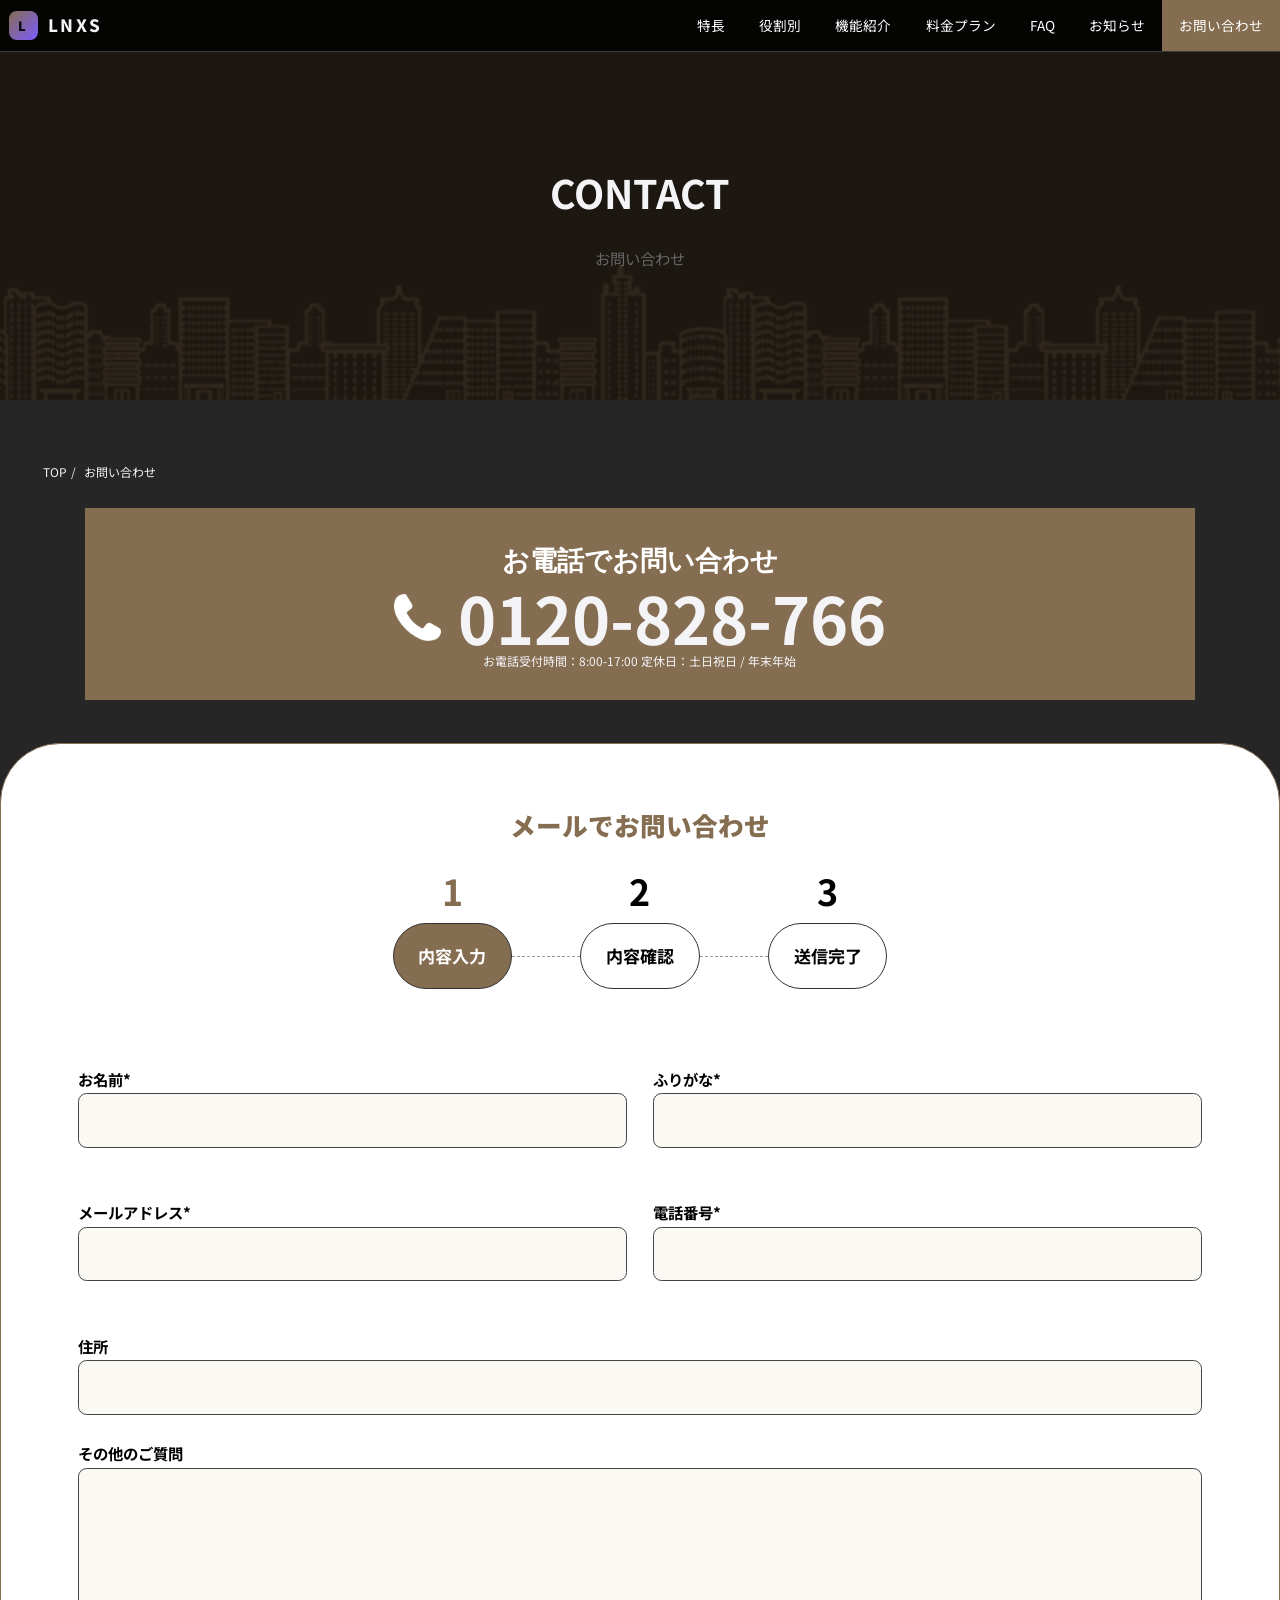
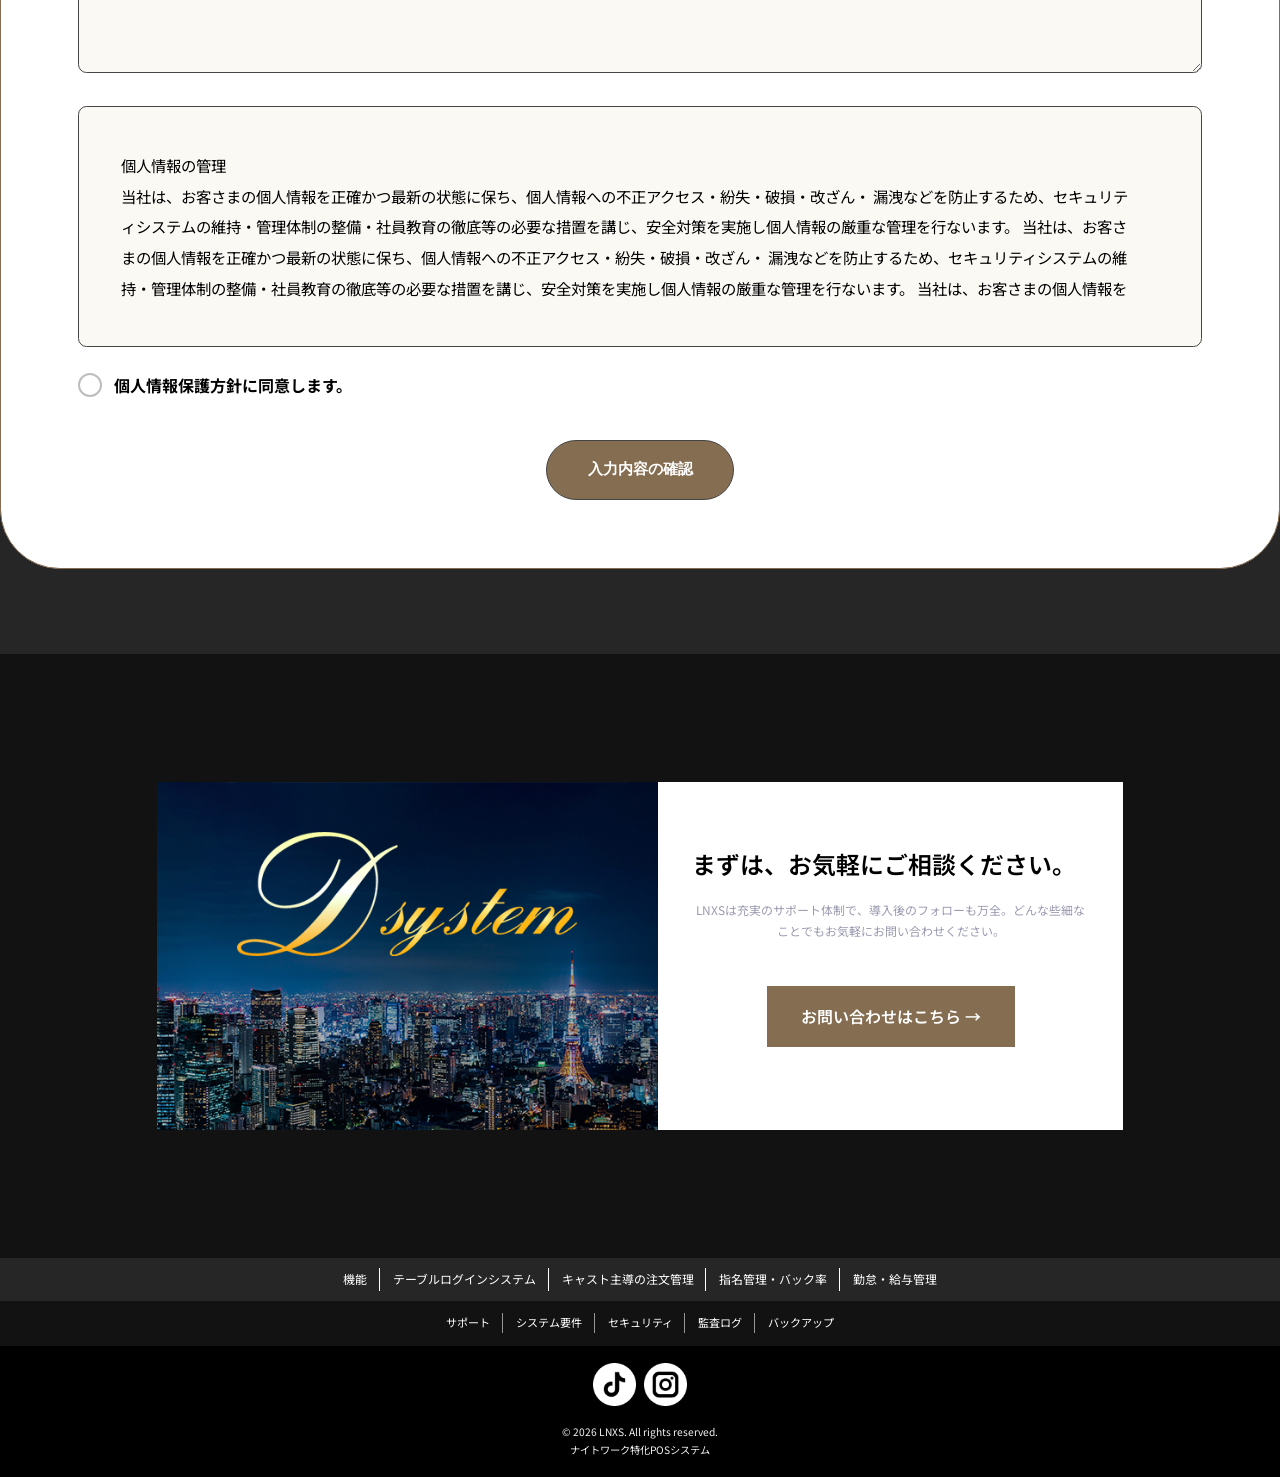
==== page-contact.html @ 3945b4c1 "feat: added contact page" ====
<!DOCTYPE html>
<html lang="ja">

<head>
  <meta charset="UTF-8" />
  <meta name="viewport" content="width=device-width, initial-scale=1.0" />
  <title>LNXS｜(develpoing)</title>
  <meta name="description"
    content="キャバクラ・ラウンジ・ガールズバー・スナック・ホストクラブなど、ナイトワーク全般に対応した統合POSシステム「LNXS」。水商売特有のお会計・売上集計・指名管理・給与計算までワンストップ。" />
  <link rel="stylesheet" href="./assets/scss/style.css">
</head>

<body>

  <!-- ===== Nav ===== -->
  <header class="header">
    <div class="nav">
      <a class="logo" href="./index.html"><span class="mark">L</span>LNXS</a>
      <nav class="nav-links">
        <a href="./page-highlights.html">特長</a>
        <a href="./page-roles.html">役割別</a>
        <a href="./page-features.html">機能紹介</a>
        <a href="./page-pricing.html">料金プラン</a>
        <a href="./page-faq.html">FAQ</a>
        <a href="./page-news.html">お知らせ</a>
        <a href="./page-contact.html" class="btn btn-primary">お問い合わせ</a>
      </nav>
      <button type="button" class="nav-menu js-header-menu" id="toggle-btn" aria-label="メニューを開く" aria-expanded="false">
        <span class="nav-menu__bar"></span>
        <span class="nav-menu__bar"></span>
        <span class="nav-menu__bar"></span>
      </button>
    </div>
    <nav class="sp-menu js-sp-menu">
      <img src="./assets/img/top/footer_logo.webp" class="sp-menu-logo" alt="">
      <nav class="sp-menu__list">
        <ul>

          <li><a href="./index.html">TOP</a></li>
          <li><a href="./page-about.html">会社紹介</a></li>
          <li><a href="./page-gomibook.html">ごみと資源ずかん</a></li>
          <li><a href="./page-workbook.html">おしごとずかん</a></li>
          <li><a href="./page-recruit.html">採用情報</a></li>
          <li><a href="./page-blog.html">お知らせ</a></li>

        </ul>
      </nav>
      <img src="./assets/img/top/menu-img.webp" class="sp-menu-img" alt="">
    </nav>

    <div class="full-bg"></div>
  </header>

  <main class="main">

    <section class="banner">
      <div class="banner-inner">
        <div class="banner-text">
          <h1 class="banner-title">CONTACT</h1>
          <p class="banner-sub">お問い合わせ</p>
        </div>
      </div>
    </section>

    <!-- ===== Contact ===== -->

    <section class="sec-contact" style="padding-top: 35px;">
      <div class="sitemap">
        <ul>
          <li><a href="./index.html">TOP</a></li>
          <li><a>お問い合わせ</a></li>
        </ul>
      </div>

      <div class="sec-contact__inner">

        <a href="tel:0120828766" class="tel-btn">
          <h4> お電話でお問い合わせ </h4>

          <div>
            <span class="tel-btn-icon">
              <img src="./assets/img/phone-call-white-icon.webp" class="white" alt="">
              <img src="./assets/img/phone-call-yellow-icon.webp" class="yellow" alt="">
            </span>

            <strong>0120-828-766</strong>

          </div>

          <small> お電話受付時間：8:00-17:00 定休日：土日祝日 / 年末年始 </small>

        </a>

      </div>

      <div class="sec-contact__main">

        <!-- タイトル -->
        <header class="sec-contact__header">

          <h2 class="sec-contact__main__title">
            メールでお問い合わせ
          </h2>

          <!-- ステップ -->
          <ul class="contact-step">

            <li class="contact-step__item is-active">
              <span class="contact-step__number">1</span>
              <span class="contact-step__label">内容入力</span>
            </li>

            <li class="contact-step__line"></li>

            <li class="contact-step__item">
              <span class="contact-step__number">2</span>
              <span class="contact-step__label">内容確認</span>
            </li>

            <li class="contact-step__line"></li>

            <li class="contact-step__item">
              <span class="contact-step__number">3</span>
              <span class="contact-step__label">送信完了</span>
            </li>

          </ul>

        </header>

        <form class="contact-form"> <!-- 2カラム -->
          <div class="contact-form__row">
            <div class="contact-form__item">
              <label>お名前<span>*</span></label>
              <input type="text">
            </div>
            <div class="contact-form__item">
              <label>ふりがな<span>*</span></label>
              <input type="text">
            </div>
          </div>

          <div class="contact-form__row">
            <div class="contact-form__item"> <label>メールアドレス<span>*</span></label>
              <input type="email">
              <input type="email" placeholder="確認用に再度ご入力ください" class="_sp">
            </div>
            <div class="contact-form__item"> <label>電話番号<span>*</span></label> <input type="tel"> </div>
          </div>

          <!-- 1カラム -->

          <div class="contact-form__item">
            <label>住所</label>
            <input type="text" class="_pc">
            <input type="text" placeholder="〒" class="_sp">
            <input type="text" placeholder="市区町村番地" class="_sp">
            <input type="text" placeholder="建物名/部屋番号" class="_sp">
          </div>
          <div class="contact-form__item">
            <label>その他のご質問</label>
            <textarea></textarea>
          </div>

          <!-- 個人情報 -->
          <div class="contact-privacy">
            <div class="contact-privacy__body lenis">
              個人情報の管理 <br>

              当社は、お客さまの個人情報を正確かつ最新の状態に保ち、個人情報への不正アクセス・紛失・破損・改ざん・
              漏洩などを防止するため、セキュリティシステムの維持・管理体制の整備・社員教育の徹底等の必要な措置を講じ、安全対策を実施し個人情報の厳重な管理を行ないます。

              当社は、お客さまの個人情報を正確かつ最新の状態に保ち、個人情報への不正アクセス・紛失・破損・改ざん・
              漏洩などを防止するため、セキュリティシステムの維持・管理体制の整備・社員教育の徹底等の必要な措置を講じ、安全対策を実施し個人情報の厳重な管理を行ないます。

              当社は、お客さまの個人情報を正確かつ最新の状態に保ち、個人情報への不正アクセス・紛失・破損・改ざん・
              漏洩などを防止するため、セキュリティシステムの維持・管理体制の整備・社員教育の徹底等の必要な措置を講じ、安全対策を実施し個人情報の厳重な管理を行ないます。

            </div>
          </div>

          <label class="contact-check">
            <input type="checkbox">
            <span class="checkmark"></span>
            <span class="text">個人情報保護方針に同意します。</span>
          </label>
          <button class="contact-submit"> 入力内容の確認
          </button>
          <!-- </div> -->
        </form>

      </div>

    </section>

    <!-- ===== CTA / Contact ===== -->
    <section class="sec-contact block" id="contact">
      <div class="cta wrap">
        <div class="cta-banner">
          <img src="./assets/img/contact.png" alt="">
        </div>
        <div class="cta-inner">
          <h2>まずは、お気軽にご相談ください。</h2>
          <p>LNXSは充実のサポート体制で、導入後のフォローも万全。どんな些細なことでもお気軽にお問い合わせください。</p>
          <a href="https://lnxs.jp/" class="btn btn-primary" style="padding:16px 34px;font-size:16px">お問い合わせはこちら →</a>
        </div>
      </div>
    </section>

  </main>

  <button id="topBtn">
    <div class="arrow"></div>
    TOP
  </button>
  <!-- ===== Footer ===== -->
  <footer>
    <div class="footer-links">
      <li><a>機能</a></li>
      <li><a href="#features">テーブルログインシステム</a></li>
      <li><a href="#features">キャスト主導の注文管理</a></li>
      <li><a href="#features">指名管理・バック率</a></li>
      <li><a href="#features">勤怠・給与管理</a></li>
    </div>
    <div class="footer-bottom">
      <a>サポート</a>
      <a href="#faq">システム要件</a>
      <a href="#">セキュリティ</a>
      <a href="#">監査ログ</a>
      <a href="#">バックアップ</a>
    </div>
    <div class="foot-bottom">
      <ul>
        <li>
          <a href=""><img src="./assets/img/icon_tiktok.png" alt=""></a>
        </li>
        <li>
          <a href=""><img src="./assets/img/icon_instagram.png" alt=""></a>
        </li>
      </ul>
      <span>© 2026 LNXS. All rights reserved.</span>
      <span>ナイトワーク特化POSシステム</span>
    </div>
  </footer>

</body>
<script src="./assets/js/jquery.min.js"></script>
<script src="./assets/js/jquery.lettering.min.js"></script>
<script src="./assets/js/gsap.min.js"></script>
<script src="./assets/js/ScrollTrigger.min.js"></script>
<script src="./assets/js/lenis.min.js"></script>
<script src="./assets/js/imagesloaded.pkgd.min.js"></script>
<script src="./assets/js/common.js"></script>

</html>
---- assets/scss/style.css ----
@charset "UTF-8";
@import url("https://fonts.googleapis.com/css2?family=Noto+Sans+JP:wght@100..900&family=Zen+Maru+Gothic&display=swap");
@import url("https://fonts.googleapis.com/css2?family=Barlow:ital,wght@0,100;0,200;0,300;0,400;0,500;0,600;0,700;0,800;0,900;1,100;1,200;1,300;1,400;1,500;1,600;1,700;1,800;1,900&display=swap");
@import url("https://fonts.googleapis.com/css2?family=Zen+Kaku+Gothic+Antique:wght@300;400;500;700;900&display=swap");
:root {
  --grad-progress: 0;
  --intro-progress: 0;
  --g-padding-s: 40px;
  --g-padding-m: 120px;
  --g-padding-l: 152px;
  --g-color-base: #ECECEC;
  --g-color-bg: #F4F5F7;
  --g-color-red: #EF626B;
  --g-color-orange: #E27A1E;
  --g-color-black: #131514;
  --g-color-blue: #00A0E9;
  --g-color-white: #fff;
  --g-color-border: #707070;
}
@media screen and (max-width: 1500px) {
  :root {
    --g-padding-s: 40rem;
    --g-padding-m: 120rem;
    --g-padding-l: 152rem;
  }
}
@media screen and (max-width: 768px) {
  :root {
    --g-padding-s: 0;
    --g-padding-m: 0;
    --g-padding-l: 0;
  }
}

:root {
  --bg: #121212;
  --bg-2: #262626;
  --card: #16161f;
  --card-2: #1c1c28;
  --line: rgba(255, 255, 255, .08);
  --txt: #f4f4f7;
  --muted: #9a9ab0;
  --gold: #856D51;
  --gold-2: #504231;
  --gold-3: #f1cb77;
  --gold-text: #e8c870;
  --purple: #7c5cff;
  --purple-2: #b28bff;
  --radius: 18px;
  --shadow: 0 20px 60px rgba(0, 0, 0, .45);
}

._b {
  font-weight: bold;
}

._m {
  font-weight: 500;
}

._n {
  font-weight: normal;
}

.c-font-xs {
  font-size: 12rem;
  letter-spacing: 0.05em;
}

.c-font-s {
  font-size: 16rem;
  font-weight: 500;
  line-height: 1.4;
}

.c-font-m {
  font-size: 25rem;
  line-height: 2;
  letter-spacing: 0.05em;
}

.c-font-l {
  font-size: 45rem;
  font-weight: 500;
  line-height: 90rem;
  letter-spacing: 0.05em;
}

.c-font-xl {
  font-size: 120rem;
  font-weight: normal;
  line-height: 1.2;
}

@media (max-width: 768px) {
  ._pc {
    display: none !important;
  }
}
@media (min-width: 1025px) {
  ._tablet {
    display: none !important;
  }
}
@media (min-width: 768px) {
  ._sp {
    display: none !important;
  }
}
.smooth-scroll {
  height: 100vh;
  width: 100%;
}

.scrollbar-track {
  display: none !important;
}

html.has-scroll-smooth {
  overflow: hidden;
}

html.has-scroll-dragging {
  -webkit-user-select: none;
  -moz-user-select: none;
  user-select: none;
}

[data-scroll-container] {
  overflow: hidden !important;
}

.has-scroll-smooth body {
  overflow: hidden;
}

.has-scroll-smooth [data-scroll-container] {
  min-height: 100vh;
}

.c-scrollbar {
  position: absolute;
  right: 0;
  top: 0;
  width: 11rem;
  height: 100vh;
  transform-origin: center right;
  transition: transform 0.3s, opacity 0.3s;
  opacity: 0;
}

.c-scrollbar:hover {
  transform: scaleX(1.45);
}

.c-scrollbar:hover,
.has-scroll-scrolling .c-scrollbar,
.has-scroll-dragging .c-scrollbar {
  opacity: 1;
}

.c-scrollbar_thumb {
  position: absolute;
  top: 0;
  right: 0;
  background-color: black;
  opacity: 0.5;
  width: 7rem;
  border-radius: 10rem;
  margin: 2rem;
  cursor: grab;
}

.has-scroll-dragging .c-scrollbar_thumb {
  cursor: grabbing;
}

.cover-footer {
  z-index: 1;
}

body.is-loading .js-cursor {
  display: none;
}

* {
  box-sizing: border-box;
  margin: 0;
  padding: 0;
}

*:focus {
  outline: none;
}

html {
  box-sizing: border-box;
  width: 100%;
  height: 100%;
  -webkit-font-smoothing: antialiased;
  -moz-osx-font-smoothing: grayscale;
  -webkit-tap-highlight-color: transparent;
  -webkit-text-size-adjust: 100%;
  font-size: 1px;
}
@media screen and (max-width: 1500px) {
  html {
    font-size: 0.0666666667vw;
  }
}
@media screen and (max-width: 768px) {
  html {
    font-size: 0.2666666667vw;
  }
}
html::-webkit-scrollbar {
  display: none;
}

html.lenis {
  height: auto;
}

.lenis.lenis-smooth {
  scroll-behavior: auto;
}

.lenis.lenis-smooth [data-lenis-prevent] {
  overscroll-behavior: contain;
}

.lenis.lenis-stopped {
  overflow: hidden;
}

.lenis.lenis-scrolling iframe {
  pointer-events: none;
}

::before,
::after {
  box-sizing: inherit;
  margin: 0;
}

::-moz-selection {
  background-color: #ccc;
}

::selection {
  background-color: #ccc;
}

body {
  overflow-wrap: break-word;
  width: 100%;
  min-height: 100%;
  line-height: 1.8;
  overflow-x: clip;
  font-family: "Hiragino Kaku Gothic ProN", "Hiragino Sans", "Noto Sans JP", "Yu Gothic", Meiryo, sans-serif;
  background: var(--bg);
  color: var(--txt);
  line-height: 1.8;
  -webkit-font-smoothing: antialiased;
  overflow-x: hidden;
}
body.is-menu-active {
  overflow: hidden;
}

html.lenis {
  height: auto;
}

.lenis.lenis-smooth {
  scroll-behavior: auto;
}

.lenis.lenis-smooth [data-lenis-prevent] {
  overscroll-behavior: contain;
}

.lenis.lenis-stopped {
  overflow: hidden;
}

.lenis.lenis-scrolling iframe {
  pointer-events: none;
}

h1,
h2,
h3,
h4,
h5,
h6 {
  font-weight: normal;
  font-size: 1em;
}

a {
  background-color: transparent;
  color: inherit;
  text-decoration: none;
}

audio,
canvas,
iframe,
img,
svg,
video {
  vertical-align: middle;
}

img {
  max-width: 100%;
  width: 100%;
  height: auto;
  border: 0;
}

ul,
ol {
  padding: 0;
  list-style: none;
}

dl {
  padding: 0;
}

iframe {
  border-style: none;
}

.black a,
.black p {
  color: #000;
}

section {
  position: relative;
  overflow: hidden;
}

span {
  font-family: inherit;
  font-size: inherit;
  font-weight: inherit;
  letter-spacing: inherit;
  color: inherit;
}

body.mac-os .home-intro__ttl-icons-graphic {
  bottom: 1.9270833333vw !important;
}
body.mac-os .home-footer__intro .home-intro__ttl-icons-graphic {
  bottom: 0.2083333333vw !important;
}

.sec-ttl__wrap._show .sec-ttl span {
  transform: translateY(0);
}

.js-menu .c-menu {
  display: flex;
  align-items: center;
  overflow: hidden;
}
.js-menu .c-menu span {
  position: relative;
  display: inline-block;
  line-height: 1;
  color: inherit;
}
@media screen and (max-width: 768px) {
  .js-menu .c-menu span {
    transform: unset !important;
  }
}
.js-menu .c-menu span::after {
  position: absolute;
  top: 0;
  left: 0;
  color: inherit;
  content: attr(data-text);
  transform: translateY(100%);
}
@media screen and (max-width: 768px) {
  .js-menu .c-menu span::after {
    content: unset;
  }
}

section {
  position: relative;
}

.forpc {
  display: block;
}
@media screen and (max-width: 768px) {
  .forpc {
    display: none;
  }
}

.forsp {
  display: none;
}
@media screen and (max-width: 768px) {
  .forsp {
    display: block;
  }
}

.container {
  max-width: 1100px;
  width: 100%;
  margin: auto;
}
@media screen and (max-width: 1500px) {
  .container {
    max-width: 1100rem;
  }
}
@media screen and (max-width: 768px) {
  .container {
    max-width: 295rem;
  }
}

.h-container {
  max-width: 1200px;
  width: 100%;
  margin: auto;
}
@media screen and (max-width: 1500px) {
  .h-container {
    max-width: 1200rem;
  }
}
@media screen and (max-width: 768px) {
  .h-container {
    max-width: 295rem;
  }
}

.s-container {
  max-width: 800px;
  width: 100%;
  margin: auto;
}
@media screen and (max-width: 1500px) {
  .s-container {
    max-width: 800rem;
  }
}
@media screen and (max-width: 768px) {
  .s-container {
    max-width: 390rem;
  }
}

.sec-ttl {
  text-align: center;
}
.sec-ttl h2 {
  color: var(--g-color-white);
  font-size: 110px;
  letter-spacing: 0.05em;
  font-family: "Barlow", sans-serif;
  font-weight: 400;
  line-height: 1;
  overflow: hidden;
}
@media screen and (max-width: 1500px) {
  .sec-ttl h2 {
    font-size: 110rem;
  }
}
@media screen and (max-width: 768px) {
  .sec-ttl h2 {
    line-height: 1.5;
    font-size: 58rem;
  }
}
.sec-ttl h2 span {
  display: block;
}
.sec-ttl h2 span._fadeup {
  transform: translateY(100%);
  opacity: 1;
}
.sec-ttl p {
  font-size: 18px;
  letter-spacing: 0.05em;
  color: var(--g-color-white);
  line-height: 1;
}
@media screen and (max-width: 768px) {
  .sec-ttl p {
    font-size: 14rem;
  }
}
.sec-ttl._blue h2, .sec-ttl._blue p {
  color: #00A0E9;
}

.parallax-img__wrap {
  position: relative;
}
.parallax-img__wrap .parallax-img {
  position: absolute;
  top: 0;
  left: 0;
  width: 100%;
  height: 130%;
}

.slide-auto-loop-wrap {
  display: flex;
  align-items: center;
  overflow: hidden;
}

.slide-auto-loop-area {
  display: flex;
  list-style: none;
  margin: 0;
  padding: 0;
  animation: loop-area 100s infinite linear;
}

@keyframes loop-area {
  0% {
    transform: translateX(0);
  }
  100% {
    transform: translateX(-100%);
  }
}
.slide-auto-loop-img {
  width: 520px;
  height: 400px;
}
@media screen and (max-width: 1500px) {
  .slide-auto-loop-img {
    width: 520rem;
    height: 400rem;
  }
}
@media screen and (max-width: 768px) {
  .slide-auto-loop-img {
    width: 417rem;
    height: 320rem;
  }
}
.slide-auto-loop-img img {
  width: 100%;
  height: 100%;
  -o-object-fit: cover;
     object-fit: cover;
}

.slide-auto-loop-txt {
  font-size: 176px;
  letter-spacing: 0.05em;
  color: var(--g-color-white);
  font-family: "Barlow", sans-serif;
  font-weight: 400;
  line-height: 1;
  text-wrap: nowrap;
  margin-right: 140px;
}
@media screen and (max-width: 1500px) {
  .slide-auto-loop-txt {
    margin-right: 140rem;
    font-size: 176rem;
  }
}
@media screen and (max-width: 768px) {
  .slide-auto-loop-txt {
    font-size: 74rem;
  }
}

.lower-ttl {
  height: 520px;
  position: relative;
  padding-top: 180px;
  text-align: center;
  background: url(../img/lower-ttl.webp);
  background-repeat: no-repeat;
  background-size: cover;
  background-position: bottom;
  margin-bottom: 120px;
}
@media screen and (max-width: 1500px) {
  .lower-ttl {
    margin-bottom: 120rem;
    height: 520rem;
    padding-top: 180rem;
  }
}
@media screen and (max-width: 768px) {
  .lower-ttl {
    margin-bottom: 60rem;
    height: 300rem;
    padding-top: 120rem;
  }
}
.lower-ttl h2 {
  font-size: 110px;
  letter-spacing: 0.05em;
  line-height: 1.5;
  font-family: "Barlow", sans-serif;
  color: var(--g-color-white);
  font-weight: 500;
}
@media screen and (max-width: 1500px) {
  .lower-ttl h2 {
    font-size: 110rem;
  }
}
@media screen and (max-width: 768px) {
  .lower-ttl h2 {
    font-size: 58rem;
  }
}
.lower-ttl p {
  font-size: 18px;
  letter-spacing: 0.05em;
  line-height: 1;
  color: var(--g-color-white);
}
@media screen and (max-width: 768px) {
  .lower-ttl p {
    font-size: 16rem;
  }
}
.lower-ttl-deco img {
  position: absolute;
}
.lower-ttl-deco img:nth-child(1) {
  top: 96px;
  left: 46px;
  width: 330px;
}
@media screen and (max-width: 1500px) {
  .lower-ttl-deco img:nth-child(1) {
    top: 96rem;
    left: 46rem;
    width: 330rem;
  }
}
@media screen and (max-width: 768px) {
  .lower-ttl-deco img:nth-child(1) {
    top: 85rem;
    left: 20rem;
    width: 110rem;
  }
}
.lower-ttl-deco img:nth-child(2) {
  top: 298px;
  right: 70%;
  width: 162px;
}
@media screen and (max-width: 1500px) {
  .lower-ttl-deco img:nth-child(2) {
    top: 298rem;
    width: 162rem;
  }
}
@media screen and (max-width: 768px) {
  .lower-ttl-deco img:nth-child(2) {
    left: 0;
    right: auto;
    top: 228rem;
    width: 90rem;
  }
}
.lower-ttl-deco img:nth-child(3) {
  width: 400px;
  bottom: 56px;
  right: 0;
}
@media screen and (max-width: 1500px) {
  .lower-ttl-deco img:nth-child(3) {
    width: 400rem;
    bottom: 56rem;
  }
}
@media screen and (max-width: 768px) {
  .lower-ttl-deco img:nth-child(3) {
    width: 120rem;
    bottom: 36rem;
  }
}

.work-ctg-list {
  margin-bottom: 42px;
}
@media screen and (max-width: 1500px) {
  .work-ctg-list {
    margin-bottom: 42rem;
  }
}
@media screen and (max-width: 768px) {
  .work-ctg-list {
    margin-bottom: 20rem;
  }
}
.work-ctg-list-main {
  width: 100%;
  overflow-x: auto;
  padding-bottom: 20px;
}
@media screen and (max-width: 1500px) {
  .work-ctg-list-main {
    padding-bottom: 20rem;
  }
}
.work-ctg-list ul {
  display: flex;
  align-items: center;
  justify-content: left;
  gap: 8px;
  width: -moz-max-content;
  width: max-content;
}
@media screen and (max-width: 1500px) {
  .work-ctg-list ul {
    gap: 8rem;
  }
}
.work-ctg-list li {
  display: inline-flex;
  align-items: center;
  justify-content: center;
  width: 163px;
  height: 46px;
  border-radius: 100px;
  transition: all 0.4s ease-in-out;
  background: #F0F0F0;
  color: rgba(0, 0, 0, 0.2);
  letter-spacing: 0.05em;
  font-size: 16px;
  cursor: pointer;
}
@media screen and (max-width: 1500px) {
  .work-ctg-list li {
    width: 163rem;
    height: 46rem;
    font-size: 16rem;
  }
}
@media screen and (max-width: 768px) {
  .work-ctg-list li {
    width: 120rem;
    height: 30rem;
    font-size: 12rem;
  }
}
.work-ctg-list li:hover {
  background: #00A0E9;
  color: var(--g-color-white);
}
.work-ctg-list li.active {
  background: #00A0E9;
  color: var(--g-color-white);
}
.work-ctg-list li.active:hover {
  opacity: 0.6;
}

.wrap {
  max-width: 1280px;
  margin: 0 auto;
  padding: 0 24px;
}
@media screen and (max-width: 1500px) {
  .wrap {
    max-width: 1280rem;
    padding: 0 24rem;
  }
}
@media screen and (max-width: 768px) {
  .wrap {
    padding: 0 16rem;
  }
}

.btn {
  display: inline-flex;
  align-items: center;
  gap: 8px;
  padding: 22px 42px;
  font-size: 14px;
  transition: transform 0.2s, box-shadow 0.2s, opacity 0.2s;
  cursor: pointer;
  border: none;
}
@media screen and (max-width: 1500px) {
  .btn {
    gap: 8rem;
    padding: 22rem 42rem;
    font-size: 14rem;
  }
}
.btn-primary {
  color: #12100a;
  background: var(--gold);
}
.btn-primary:hover {
  background: var(--gold-2);
}
.btn-ghost {
  border: 1px solid var(--line);
  color: var(--txt);
}
.btn-ghost:hover {
  border-color: var(--gold);
  color: var(--gold);
}

@font-face {
  font-family: "LINE Seed JP_TTF";
  src: url("../fonts/LINESeedJP_OTF_Bd.otf") format("opentype");
  font-weight: bold;
  font-style: normal;
}
@font-face {
  font-family: "LINE Seed JP_TTF";
  src: url("../fonts/LINESeedJP_OTF_Eb.otf") format("opentype");
  font-weight: 600;
  font-style: normal;
}
@font-face {
  font-family: "LINE Seed JP_TTF";
  src: url("../fonts/LINESeedJP_OTF_Rg.otf") format("opentype");
  font-weight: 500;
  font-style: normal;
}
@font-face {
  font-family: "LINE Seed JP_TTF";
  src: url("../fonts/LINESeedJP_OTF_Th.otf") format("opentype");
  font-weight: 300;
  font-style: normal;
}
html {
  font-family: "LINE Seed JP_TTF";
}

._bold {
  font-weight: 700;
}

.js-ttl,
.js-ttl-io {
  overflow: hidden;
  display: block;
  opacity: 0;
}
.js-ttl.show,
.js-ttl-io.show {
  opacity: 1;
}
.js-ttl > span,
.js-ttl-io > span {
  display: inline-flex;
  align-items: center;
}
.js-ttl > span span,
.js-ttl-io > span span {
  display: inline-block;
  transform: translate(0, 101%);
  transition: transform 1.2s cubic-bezier(0.32, 0.1, 0, 1);
}
.js-ttl > span span._delay._show,
.js-ttl-io > span span._delay._show {
  transform: translate(0);
}
.js-ttl > span span._delay._show:nth-of-type(1),
.js-ttl-io > span span._delay._show:nth-of-type(1) {
  transition-delay: 0s;
}
.js-ttl > span span._delay._show:nth-of-type(2),
.js-ttl-io > span span._delay._show:nth-of-type(2) {
  transition-delay: 0.1s;
}
.js-ttl > span span._delay._show:nth-of-type(3),
.js-ttl-io > span span._delay._show:nth-of-type(3) {
  transition-delay: 0.18s;
}
.js-ttl > span span._delay._show:nth-of-type(4),
.js-ttl-io > span span._delay._show:nth-of-type(4) {
  transition-delay: 0.26s;
}
.js-ttl > span span._delay._show:nth-of-type(5),
.js-ttl-io > span span._delay._show:nth-of-type(5) {
  transition-delay: 0.34s;
}
.js-ttl > span span._delay._show:nth-of-type(6),
.js-ttl-io > span span._delay._show:nth-of-type(6) {
  transition-delay: 0.42s;
}
.js-ttl > span span._delay._show:nth-of-type(7),
.js-ttl-io > span span._delay._show:nth-of-type(7) {
  transition-delay: 0.5s;
}
.js-ttl > span span._delay._show:nth-of-type(8),
.js-ttl-io > span span._delay._show:nth-of-type(8) {
  transition-delay: 0.58s;
}
.js-ttl > span span._delay._show:nth-of-type(9),
.js-ttl-io > span span._delay._show:nth-of-type(9) {
  transition-delay: 0.66s;
}
.js-ttl > span span._delay._show:nth-of-type(10),
.js-ttl-io > span span._delay._show:nth-of-type(10) {
  transition-delay: 0.74s;
}
.js-ttl > span span._delay._show:nth-of-type(11),
.js-ttl-io > span span._delay._show:nth-of-type(11) {
  transition-delay: 0.82s;
}
.js-ttl > span span._delay._show:nth-of-type(12),
.js-ttl-io > span span._delay._show:nth-of-type(12) {
  transition-delay: 0.9s;
}
.js-ttl > span span._delay._show:nth-of-type(13),
.js-ttl-io > span span._delay._show:nth-of-type(13) {
  transition-delay: 0.98s;
}
.js-ttl > span span._delay._show:nth-of-type(14),
.js-ttl-io > span span._delay._show:nth-of-type(14) {
  transition-delay: 1.06s;
}
.js-ttl > span span._delay._show:nth-of-type(15),
.js-ttl-io > span span._delay._show:nth-of-type(15) {
  transition-delay: 1.12s;
}
.js-ttl > span span._delay._show:nth-of-type(16),
.js-ttl-io > span span._delay._show:nth-of-type(16) {
  transition-delay: 1.2s;
}
.js-ttl > span span._delay._show:nth-of-type(17),
.js-ttl-io > span span._delay._show:nth-of-type(17) {
  transition-delay: 1.28s;
}
.js-ttl > span span._delay._show:nth-of-type(18),
.js-ttl-io > span span._delay._show:nth-of-type(18) {
  transition-delay: 1.36s;
}
.js-ttl > span span._delay._show:nth-of-type(19),
.js-ttl-io > span span._delay._show:nth-of-type(19) {
  transition-delay: 1.44s;
}
.js-ttl > span span._delay._show:nth-of-type(20),
.js-ttl-io > span span._delay._show:nth-of-type(20) {
  transition-delay: 1.52s;
}
.js-ttl > span span._delay._show:nth-of-type(21),
.js-ttl-io > span span._delay._show:nth-of-type(21) {
  transition-delay: 1.6s;
}
.js-ttl > span span._delay._show:nth-of-type(22),
.js-ttl-io > span span._delay._show:nth-of-type(22) {
  transition-delay: 1.68s;
}
.js-ttl > span span._delay._show:nth-of-type(23),
.js-ttl-io > span span._delay._show:nth-of-type(23) {
  transition-delay: 1.74s;
}
.js-ttl > span span._delay._show:nth-of-type(24),
.js-ttl-io > span span._delay._show:nth-of-type(24) {
  transition-delay: 1.82s;
}
.js-ttl > span span._delay._show:nth-of-type(25),
.js-ttl-io > span span._delay._show:nth-of-type(25) {
  transition-delay: 1.9s;
}
.js-ttl > span span._delay._show:nth-of-type(26),
.js-ttl-io > span span._delay._show:nth-of-type(26) {
  transition-delay: 1.98s;
}
.js-ttl > span span._delay._show:nth-of-type(27),
.js-ttl-io > span span._delay._show:nth-of-type(27) {
  transition-delay: 2.04s;
}
.js-ttl > span span._delay._show:nth-of-type(28),
.js-ttl-io > span span._delay._show:nth-of-type(28) {
  transition-delay: 2.12s;
}
.js-ttl > span span._delay._show:nth-of-type(29),
.js-ttl-io > span span._delay._show:nth-of-type(29) {
  transition-delay: 2.2s;
}
.js-ttl > span span._delay._show:nth-of-type(30),
.js-ttl-io > span span._delay._show:nth-of-type(30) {
  transition-delay: 2.28s;
}
.js-ttl > span span._show,
.js-ttl-io > span span._show {
  transform: translate(0, 0);
}

.js-io._fadeup {
  transform: translate(0, 36px);
  opacity: 0;
  transition: transform 1.2s cubic-bezier(0.32, 0.1, 0, 1), opacity 1.2s cubic-bezier(0.32, 0.1, 0, 1), background 1.2s cubic-bezier(0.32, 0.1, 0, 1);
}
.js-io._fadetoup {
  transform: translate(0, 130%);
  transition: transform 1.2s cubic-bezier(0.32, 0.1, 0, 1), opacity 1.2s cubic-bezier(0.32, 0.1, 0, 1), background 1.2s cubic-bezier(0.32, 0.1, 0, 1);
}
.js-io._fadeleft {
  transform: translateX(100px) scale(1.1);
  transition: all 0.5s ease-in-out;
  visibility: hidden;
  filter: blur(10px);
  opacity: 0;
}
@media screen and (max-width: 1500px) {
  .js-io._fadeleft {
    transform: translateX(100rem) scale(1.1);
  }
}
@media screen and (max-width: 768px) {
  .js-io._fadeleft {
    transform: translateX(50rem) scale(1.1);
  }
}
.js-io._blur {
  transform: scale(1.1);
  transition: all 1s ease-in-out;
  visibility: hidden;
  filter: blur(10px);
  opacity: 0;
}
.js-io._fadein {
  transform: translateY(0);
  transition: all 1s ease-in-out;
  visibility: hidden;
  opacity: 0;
}
.js-io._zoomup {
  transform: scale(0.5);
  transition: all 1s ease-in-out;
  visibility: hidden;
  opacity: 0;
  transition-timing-function: cubic-bezier(1, -0.195, 0, 1.33);
}
.js-io._show {
  transform: translate(0) scale(1);
  visibility: visible;
  filter: blur(0);
  opacity: 1;
}
.js-io._delay.--fadein {
  transform: translateY(0);
}
.js-io._delay._show {
  transform: translate(0) scale(1);
  visibility: visible;
  filter: blur(0);
  opacity: 1;
}
.js-io._delay._show:nth-of-type(1) {
  transition-delay: 0s;
}
.js-io._delay._show:nth-of-type(2) {
  transition-delay: 0.05s;
}
.js-io._delay._show:nth-of-type(3) {
  transition-delay: 0.09s;
}
.js-io._delay._show:nth-of-type(4) {
  transition-delay: 0.13s;
}
.js-io._delay._show:nth-of-type(5) {
  transition-delay: 0.17s;
}
.js-io._delay._show:nth-of-type(6) {
  transition-delay: 0.21s;
}
.js-io._delay._show:nth-of-type(7) {
  transition-delay: 0.25s;
}
.js-io._delay._show:nth-of-type(8) {
  transition-delay: 0.29s;
}
.js-io._delay._show:nth-of-type(9) {
  transition-delay: 0.33s;
}
.js-io._delay._show:nth-of-type(10) {
  transition-delay: 0.37s;
}
.js-io._delay._show:nth-of-type(11) {
  transition-delay: 0.41s;
}
.js-io._delay._show:nth-of-type(12) {
  transition-delay: 0.45s;
}
.js-io._delay._show:nth-of-type(13) {
  transition-delay: 0.49s;
}
.js-io._delay._show:nth-of-type(14) {
  transition-delay: 0.53s;
}
.js-io._delay._show:nth-of-type(15) {
  transition-delay: 0.57s;
}
.js-io._delay._show:nth-of-type(16) {
  transition-delay: 0.61s;
}
.js-io._delay._show:nth-of-type(17) {
  transition-delay: 0.65s;
}
.js-io._delay._show:nth-of-type(18) {
  transition-delay: 0.69s;
}
.js-io._delay._show:nth-of-type(19) {
  transition-delay: 0.73s;
}
.js-io._delay._show:nth-of-type(20) {
  transition-delay: 0.77s;
}
.js-io._delay._show:nth-of-type(21) {
  transition-delay: 0.81s;
}
.js-io._delay._show:nth-of-type(22) {
  transition-delay: 0.85s;
}
.js-io._delay._show:nth-of-type(23) {
  transition-delay: 0.89s;
}
.js-io._delay._show:nth-of-type(24) {
  transition-delay: 0.93s;
}
.js-io._delay._show:nth-of-type(25) {
  transition-delay: 0.97s;
}
.js-io._delay._show:nth-of-type(26) {
  transition-delay: 1.01s;
}
.js-io._delay._show:nth-of-type(27) {
  transition-delay: 1.05s;
}
.js-io._delay._show:nth-of-type(28) {
  transition-delay: 1.09s;
}
.js-io._delay._show:nth-of-type(29) {
  transition-delay: 1.13s;
}
.js-io._delay._show:nth-of-type(30) {
  transition-delay: 1.17s;
}

.js-menu .c-menu {
  display: flex;
  align-items: center;
  overflow: hidden;
}
.js-menu .c-menu span {
  position: relative;
  display: inline-block;
  line-height: 1;
  color: inherit;
}
.js-menu .c-menu span::after {
  position: absolute;
  top: 0;
  left: 0;
  color: inherit;
  content: attr(data-text);
  transform: translateY(100%);
}

._cus-blur {
  transform: scale(1.1);
  transition: all 1s ease-in-out;
  filter: blur(10px);
  opacity: 0;
}
._cus-blur._show {
  transform: scale(1);
  filter: blur(0);
  opacity: 1;
}

._cus-fadeup {
  transform: translate(0, 36px);
  opacity: 0;
  transition: transform 1.2s cubic-bezier(0.32, 0.1, 0, 1), opacity 1.2s cubic-bezier(0.32, 0.1, 0, 1), background 1.2s cubic-bezier(0.32, 0.1, 0, 1);
}
._cus-fadeup._show {
  transform: translate(0);
  opacity: 1;
}
._cus-fadeup._delay._show {
  transform: translate(0) scale(1);
  visibility: visible;
  filter: blur(0);
  opacity: 1;
}
._cus-fadeup._delay._show:nth-of-type(1) {
  transition-delay: 0s;
}
._cus-fadeup._delay._show:nth-of-type(2) {
  transition-delay: 0.05s;
}
._cus-fadeup._delay._show:nth-of-type(3) {
  transition-delay: 0.09s;
}
._cus-fadeup._delay._show:nth-of-type(4) {
  transition-delay: 0.13s;
}
._cus-fadeup._delay._show:nth-of-type(5) {
  transition-delay: 0.17s;
}

.handle-anime-txt {
  animation-name: handle_anime_txt;
  animation-duration: 0.87s;
  animation-timing-function: cubic-bezier(0.165, 0.84, 0.44, 1);
  animation-iteration-count: 1;
  animation-fill-mode: both;
}

@keyframes handle_anime_txt {
  0% {
    clip-path: polygon(0% 100%, 0% 100%, 100% 100%, 100% 100%);
    transform: translate(0, 100%) scale(1, 3.6);
  }
  100% {
    clip-path: polygon(0% 0%, 0% 100%, 100% 100%, 100% 0%);
    transform: translate(0, 0) scale(1);
  }
}
.js-io-anime {
  clip-path: polygon(0% 100%, 0% 100%, 100% 100%, 100% 100%);
}

.handle-anime {
  animation-name: handle_anime;
  animation-duration: 0.653s;
  animation-timing-function: cubic-bezier(0.165, 0.84, 0.44, 1);
  animation-iteration-count: 1;
  animation-fill-mode: both;
  animation-delay: 0.776s;
}

@keyframes handle_anime {
  0% {
    clip-path: polygon(0% 100%, 0% 100%, 100% 100%, 100% 100%);
  }
  100% {
    clip-path: polygon(0% 0%, 0% 100%, 100% 100%, 100% 0%);
    transform: translate(0, 0);
  }
}
body.is-loading .js-cursor {
  display: none;
}

.full-border {
  border: 25px solid var(--g-color-white);
  height: 100vh;
  width: 100vw;
  position: fixed;
  top: 0;
  left: 0;
  z-index: 999;
  pointer-events: none;
}
@media screen and (max-width: 1500px) {
  .full-border {
    border: 25rem solid var(--g-color-white);
  }
}
@media screen and (max-width: 768px) {
  .full-border {
    border: 15rem solid var(--g-color-white);
  }
}

.full-border-outside {
  position: fixed;
  top: 0;
  left: 0;
  z-index: 998;
  pointer-events: none;
  border: 25px solid var(--g-color-white);
  border-radius: 66px;
  display: block;
  width: 100vw;
  height: 100vh;
  box-shadow: 0 0 20px rgba(0, 0, 0, 0.2);
}
@media screen and (max-width: 1500px) {
  .full-border-outside {
    border: 25rem solid var(--g-color-white);
    border-radius: 66rem;
  }
}
@media screen and (max-width: 768px) {
  .full-border-outside {
    border: 15rem solid var(--g-color-white);
    border-radius: 43rem;
  }
}

.logo {
  display: flex;
  align-items: center;
  gap: 12rem;
  font-weight: 800;
  letter-spacing: 0.14em;
  font-size: 20rem;
  padding-left: 10rem;
}
@media screen and (max-width: 768px) {
  .logo {
    padding-left: 0;
  }
}
.logo .mark {
  width: 34rem;
  height: 34rem;
  border-radius: 9rem;
  background: linear-gradient(135deg, var(--gold), var(--purple));
  display: grid;
  place-items: center;
  font-size: 15rem;
  color: #0a0a0f;
  font-weight: 900;
}

header.header {
  background-color: var(--g-color-black);
  border-bottom: 1px solid #3b3b3b;
  position: fixed;
  top: 0;
  width: 100vw;
  background-color: rgba(0, 0, 0, 0.8274509804);
  z-index: 999;
}
@media screen and (max-width: 768px) {
  header.header {
    padding: 10rem;
  }
}
header.header .nav {
  width: 100%;
  display: flex;
  align-items: center;
  justify-content: space-between;
}
header.header .nav .btn {
  padding: 10rem 20rem;
}
header.header .nav-links {
  display: flex;
  align-items: center;
  font-size: 14rem;
  color: var(--muted);
}
@media screen and (max-width: 768px) {
  header.header .nav-links {
    display: none;
  }
}
header.header .nav-links a {
  height: 60rem;
  padding-inline: 20rem;
  display: flex;
  align-items: center;
  justify-content: center;
  font-size: 16rem;
  color: #fff;
  position: relative;
}
header.header .nav-links a::after {
  content: "";
  position: absolute;
  bottom: 0;
  right: 0;
  width: 0%;
  height: 3px;
  background-color: var(--gold);
  transition: all ease-in-out 0.3s;
}
header.header .nav-links a:hover::after {
  width: 100%;
  left: 0;
}
header.header .nav-links .btn-primary {
  background-color: var(--gold);
  transition: all ease 0.3s;
}
header.header .nav-links .btn-primary::after {
  opacity: 0;
}
header.header .nav-links .btn-primary:hover {
  background-color: var(--gold-2);
}
header.header .nav-menu {
  justify-self: end;
  display: none;
  flex-direction: column;
  align-items: center;
  justify-content: center;
  gap: 5px;
  width: 56px;
  height: 56px;
  padding: 0;
  -moz-appearance: none;
       appearance: none;
  -webkit-appearance: none;
  background-color: #454545;
  border: 1px solid #cdcdcd;
  border-radius: 50%;
  cursor: pointer;
  transition: opacity 0.25s ease;
  transition: all ease-in-out 0.2s;
  position: relative;
  z-index: 999;
}
@media screen and (max-width: 1500px) {
  header.header .nav-menu {
    gap: 5rem;
    width: 56rem;
    height: 56rem;
  }
}
@media screen and (max-width: 768px) {
  header.header .nav-menu {
    display: flex;
    width: 39rem;
    height: 39rem;
    gap: 3rem;
  }
}
header.header .nav-menu:hover {
  border: 1px solid var(--gold);
  background-color: #fff;
  transition: all ease-in-out 0.2s;
}
header.header .nav-menu:hover .nav-menu__bar {
  background-color: var(--gold);
}
header.header .nav-menu__bar {
  display: block;
  width: 22px;
  height: 2px;
  background-color: var(--g-color-white);
  border-radius: 1px;
  transition: transform 0.3s ease, opacity 0.3s ease;
}
@media screen and (max-width: 1500px) {
  header.header .nav-menu__bar {
    width: 22rem;
    height: 2rem;
  }
}
@media screen and (max-width: 768px) {
  header.header .nav-menu__bar {
    width: 15rem;
    height: 1.5rem;
  }
}
header.header .nav-menu.is-open .nav-menu__bar:nth-child(1) {
  transform: translateY(7px) rotate(45deg);
}
@media screen and (max-width: 1500px) {
  header.header .nav-menu.is-open .nav-menu__bar:nth-child(1) {
    transform: translateY(7rem) rotate(45deg);
  }
}
@media screen and (max-width: 768px) {
  header.header .nav-menu.is-open .nav-menu__bar:nth-child(1) {
    transform: translateY(4rem) rotate(45deg);
  }
}
header.header .nav-menu.is-open .nav-menu__bar:nth-child(2) {
  opacity: 0;
}
header.header .nav-menu.is-open .nav-menu__bar:nth-child(3) {
  transform: translateY(-7px) rotate(-45deg);
}
@media screen and (max-width: 1500px) {
  header.header .nav-menu.is-open .nav-menu__bar:nth-child(3) {
    transform: translateY(-7rem) rotate(-45deg);
  }
}
@media screen and (max-width: 768px) {
  header.header .nav-menu.is-open .nav-menu__bar:nth-child(3) {
    transform: translateY(-5rem) rotate(-45deg);
  }
}
header.header {
  /* スマホメニュー */
}
header.header .sp-menu {
  position: fixed;
  top: 32rem;
  right: 48rem;
  transform: translate(50%, -50%);
  width: 10rem;
  height: 10rem;
  border-radius: 50%;
  background: #fff;
  transition: right 0.4s ease;
  z-index: 990;
  display: flex;
  justify-content: center;
  align-items: center;
  opacity: 0;
  transition: all ease-in-out 0.3s;
  /* メニュー表示 */
}
header.header .sp-menu.is-open {
  transition: all ease-in-out 0.3s;
  max-width: 1900rem;
  width: 1400rem;
  height: 1400rem;
  transform: translate(40%, -40%);
  opacity: 1;
  display: block;
}
@media screen and (max-width: 768px) {
  header.header .sp-menu.is-open {
    width: 700rem;
    height: 700rem;
  }
}
header.header .sp-menu.is-open .sp-menu__list {
  display: block;
}
header.header .sp-menu-logo {
  width: 300rem;
  position: absolute;
  top: 41%;
  left: 20%;
}
@media screen and (max-width: 768px) {
  header.header .sp-menu-logo {
    width: 170rem;
    top: 40%;
    left: 26%;
  }
}
header.header .sp-menu {
  /* メニュー一覧 */
}
header.header .sp-menu__list {
  display: none;
  list-style: none;
  text-align: center;
  position: absolute;
  top: 50%;
  left: 15%;
}
@media screen and (max-width: 768px) {
  header.header .sp-menu__list {
    top: 45%;
    left: 30%;
  }
}
header.header .sp-menu__list li {
  margin-bottom: 20rem;
}
@media screen and (max-width: 768px) {
  header.header .sp-menu__list li {
    margin-bottom: 10rem;
  }
}
header.header .sp-menu__list li a {
  font-size: 30rem;
  color: #000;
  text-decoration: none;
  transition: all ease-in-out 0.2s;
}
@media screen and (max-width: 768px) {
  header.header .sp-menu__list li a {
    font-size: 16rem;
  }
}
header.header .sp-menu__list li a:hover {
  color: var(--gold);
  transition: all ease-in-out 0.2s;
}
header.header .sp-menu-img {
  position: absolute;
  width: 400rem;
  bottom: 5%;
  left: 30%;
}
@media screen and (max-width: 768px) {
  header.header .sp-menu-img {
    width: 200rem;
  }
}

.full-bg {
  position: fixed;
  background: rgba(133, 109, 81, 0.5);
  width: 100%;
  height: 100%;
  top: 0;
  left: 0;
  z-index: 720;
  transition: opacity 0.5s cubic-bezier(0.075, 0.82, 0.165, 1), visibility 0.5s cubic-bezier(0.165, 0.84, 0.44, 1);
  visibility: hidden;
  opacity: 0;
}
.full-bg.open-menu {
  visibility: visible;
  opacity: 1;
}

/* ---------- Footer ---------- */
footer .footer-links {
  display: flex;
  justify-content: center;
  width: 100%;
  background-color: #121212;
  background: var(--bg-2);
}
@media screen and (max-width: 768px) {
  footer .footer-links {
    flex-wrap: wrap;
    justify-content: flex-start;
  }
}
footer .footer-links li {
  position: relative;
  padding-inline: 15px;
  margin-block: 12px;
  list-style: none;
}
@media screen and (max-width: 1500px) {
  footer .footer-links li {
    padding-inline: 15rem;
    margin-block: 12rem;
  }
}
@media screen and (max-width: 768px) {
  footer .footer-links li {
    width: 50%;
    border-right: 1px solid #454545;
    border-bottom: 1px solid #454545;
    margin-block: 0;
    padding-block: 6rem;
  }
}
footer .footer-links li::after {
  content: "";
  width: 1px;
  height: 100%;
  background-color: #fff;
  position: absolute;
  right: 0;
  top: 0;
}
@media screen and (max-width: 768px) {
  footer .footer-links li::after {
    display: none;
  }
}
footer .footer-links li:nth-last-child(1)::after {
  height: 0;
}
footer .footer-links li a {
  display: block;
  color: #fff;
  font-size: 14px;
  transition: color 0.2s;
  border-bottom: 1px solid rgba(255, 255, 255, 0);
}
@media screen and (max-width: 1500px) {
  footer .footer-links li a {
    font-size: 14rem;
  }
}
@media screen and (max-width: 768px) {
  footer .footer-links li a {
    font-size: 12rem;
    text-align: center;
  }
}
footer .footer-links a:hover {
  border-bottom: 1px solid #fff;
}
@media screen and (max-width: 768px) {
  footer .footer-links a:hover {
    border-bottom: 1px solid rgba(255, 255, 255, 0);
  }
}
footer .footer-bottom {
  padding-block: 12px;
  display: flex;
  justify-content: center;
  flex-wrap: wrap;
  gap: 30px;
  color: #fff;
  font-size: 13px;
  background-color: #121212;
}
@media screen and (max-width: 1500px) {
  footer .footer-bottom {
    padding-block: 12px;
    font-size: 13rem;
    gap: 30rem;
  }
}
@media screen and (max-width: 768px) {
  footer .footer-bottom {
    padding-block: 12rem;
    font-size: 12rem;
    gap: 10rem;
  }
}
footer .footer-bottom a {
  border-bottom: 1px solid rgba(255, 255, 255, 0);
  position: relative;
}
footer .footer-bottom a:hover {
  border-bottom: 1px solid #fff;
}
footer .footer-bottom a::after {
  content: "";
  width: 1px;
  height: 100%;
  background-color: #969696;
  position: absolute;
  top: 0;
  right: -15px;
}
@media screen and (max-width: 1500px) {
  footer .footer-bottom a::after {
    right: -15rem;
  }
}
@media screen and (max-width: 768px) {
  footer .footer-bottom a::after {
    display: none;
  }
}
footer .footer-bottom a:nth-last-child(1)::after {
  display: none;
}
footer .foot-bottom {
  display: flex;
  flex-direction: column;
  align-items: center;
  background-color: #000;
  padding-bottom: 20px;
}
@media screen and (max-width: 1500px) {
  footer .foot-bottom {
    padding-bottom: 20rem;
  }
}
footer .foot-bottom ul {
  display: flex;
  gap: 10px;
  margin-block: 20px;
}
@media screen and (max-width: 1500px) {
  footer .foot-bottom ul {
    gap: 10rem;
    margin-block: 20rem;
  }
}
@media screen and (max-width: 768px) {
  footer .foot-bottom ul {
    flex-wrap: wrap;
    margin-block: 10rem;
  }
}
footer .foot-bottom ul li {
  width: 50px;
}
@media screen and (max-width: 1500px) {
  footer .foot-bottom ul li {
    width: 50rem;
  }
}
@media screen and (max-width: 768px) {
  footer .foot-bottom ul li {
    width: 40rem;
  }
}
footer .foot-bottom span {
  font-size: 12px;
}
@media screen and (max-width: 1500px) {
  footer .foot-bottom span {
    font-size: 12rem;
  }
}
@media screen and (max-width: 768px) {
  footer .foot-bottom span {
    font-size: 10rem;
  }
}

.work-single {
  padding: 120px 0 170px;
}
@media screen and (max-width: 1500px) {
  .work-single {
    padding: 120rem 0 170rem;
  }
}
@media screen and (max-width: 768px) {
  .work-single {
    padding: 20rem 0 60rem;
  }
}
.work-single-ttl {
  margin-bottom: 25px;
}
@media screen and (max-width: 1500px) {
  .work-single-ttl {
    margin-bottom: 25rem;
  }
}
.work-single-ttl h2 {
  color: #404040;
  font-size: 32px;
  letter-spacing: 0.05em;
  line-height: 1.6;
  font-weight: 600;
}
@media screen and (max-width: 1500px) {
  .work-single-ttl h2 {
    font-size: 32rem;
  }
}
@media screen and (max-width: 768px) {
  .work-single-ttl h2 {
    font-size: 20rem;
  }
}
.work-single-link {
  margin-bottom: 38px;
}
@media screen and (max-width: 1500px) {
  .work-single-link {
    margin-bottom: 38rem;
  }
}
@media screen and (max-width: 768px) {
  .work-single-link {
    margin-bottom: 30rem;
  }
}
.work-single-link a {
  display: inline-flex;
  align-items: center;
  justify-content: center;
  color: #00A0E9;
  font-size: 18px;
  font-family: "Barlow", sans-serif;
}
@media screen and (max-width: 1500px) {
  .work-single-link a {
    font-size: 18rem;
  }
}
@media screen and (max-width: 768px) {
  .work-single-link a {
    font-size: 14rem;
  }
}
.work-single-link a svg {
  width: 15px;
  height: auto;
  margin-right: 11px;
}
@media screen and (max-width: 1500px) {
  .work-single-link a svg {
    width: 15rem;
    margin-right: 11rem;
  }
}
@media screen and (max-width: 768px) {
  .work-single-link a svg {
    width: 12rem;
    margin-right: 11rem;
  }
}
.work-single-link a span {
  text-decoration: underline;
}
.work-single-img {
  width: 100%;
  height: 745px;
  margin-bottom: 57px;
  border-radius: 24px;
  overflow: hidden;
  border: 1px solid #707070;
}
@media screen and (max-width: 1500px) {
  .work-single-img {
    border-radius: 24rem;
    height: 745rem;
    margin-bottom: 57rem;
  }
}
@media screen and (max-width: 768px) {
  .work-single-img {
    height: 300rem;
    margin-bottom: 30rem;
  }
}
.work-single-img img {
  width: 100%;
  height: 100%;
  -o-object-fit: cover;
     object-fit: cover;
}
.work-single-content * {
  font-size: 18px;
  color: #404040;
  line-height: 2;
  margin-bottom: 80px;
  letter-spacing: 0.05em;
}
@media screen and (max-width: 1500px) {
  .work-single-content * {
    margin-bottom: 80rem;
  }
}
@media screen and (max-width: 768px) {
  .work-single-content * {
    margin-bottom: 30rem;
  }
}
.work-single-content h1,
.work-single-content h2,
.work-single-content h3,
.work-single-content h4,
.work-single-content h5,
.work-single-content h6 {
  line-height: 1.8;
  font-size: 24px;
  font-weight: bold;
  margin-bottom: 34px;
}
@media screen and (max-width: 1500px) {
  .work-single-content h1,
  .work-single-content h2,
  .work-single-content h3,
  .work-single-content h4,
  .work-single-content h5,
  .work-single-content h6 {
    font-size: 24rem;
    margin-bottom: 34rem;
  }
}
@media screen and (max-width: 768px) {
  .work-single-content h1,
  .work-single-content h2,
  .work-single-content h3,
  .work-single-content h4,
  .work-single-content h5,
  .work-single-content h6 {
    font-size: 18rem;
    margin-bottom: 20rem;
  }
}
.work-single-content img {
  border-radius: 24px;
  margin-bottom: 40px;
}
@media screen and (max-width: 1500px) {
  .work-single-content img {
    border-radius: 24rem;
    margin-bottom: 40rem;
  }
}
.work-single-btn {
  text-align: center;
  margin-bottom: 80px;
}
@media screen and (max-width: 1500px) {
  .work-single-btn {
    margin-bottom: 80rem;
  }
}
@media screen and (max-width: 768px) {
  .work-single-btn {
    margin-bottom: 60rem;
  }
}
.work-single-btn a {
  margin: auto;
  display: inline-flex;
  align-items: center;
  justify-content: center;
  width: 472px;
  height: 114px;
  background: #00A0E9;
  border-radius: 100px;
  font-size: 24px;
  line-height: 1;
  color: var(--g-color-white);
  font-weight: 600;
  letter-spacing: 0.05em;
  border: 1px solid #00A0E9;
  transition: all 0.4s ease-in-out;
}
@media screen and (max-width: 1500px) {
  .work-single-btn a {
    width: 472rem;
    height: 114rem;
    font-size: 24rem;
  }
}
@media screen and (max-width: 768px) {
  .work-single-btn a {
    width: 100%;
    height: 60rem;
    font-size: 16rem;
  }
}
.work-single-btn a:hover {
  color: #00A0E9;
  background: var(--g-color-white);
}

.sec-work.work-other {
  padding-top: 160px;
}
@media screen and (max-width: 1500px) {
  .sec-work.work-other {
    padding-top: 160rem;
  }
}
@media screen and (max-width: 768px) {
  .sec-work.work-other {
    padding-top: 80rem;
  }
}
.sec-work.work-other::after {
  content: "";
  position: absolute;
  width: 100%;
  height: 150%;
  top: 0;
  left: 0;
  background: #dad8d8;
  z-index: 1;
  opacity: 0.3;
}
.sec-work.work-other .h-container {
  position: relative;
  z-index: 2;
}
.sec-work.work-other .sec-work-deco img {
  z-index: 3;
}
.sec-work.work-other .sec-ttl h2 {
  line-height: 1.2;
}

/* ---------- Hero ---------- */
.sec-hero {
  position: relative;
  padding: 110px 0 90px;
  overflow: hidden;
  background-color: var(--bg-2);
}
@media screen and (max-width: 1500px) {
  .sec-hero {
    padding: 110rem 0 90rem;
  }
}
@media screen and (max-width: 768px) {
  .sec-hero {
    padding: 70rem 0 50rem;
  }
}
.sec-hero::before {
  content: "";
  position: absolute;
  inset: 0;
  z-index: 0;
  background: radial-gradient(600px 300px at 15% 10%, rgba(124, 92, 255, 0.22), transparent 60%), radial-gradient(700px 340px at 85% 25%, rgba(212, 175, 106, 0.18), transparent 60%), radial-gradient(500px 500px at 50% 120%, rgba(124, 92, 255, 0.14), transparent 60%);
}
.sec-hero .wrap {
  position: relative;
  z-index: 1;
}
.sec-hero .badge {
  display: inline-flex;
  align-items: center;
  gap: 8px;
  padding: 7px 16px;
  border-radius: 999px;
  font-size: 13px;
  color: var(--gold-text);
  border: 1px solid rgba(212, 175, 106, 0.35);
  background: rgba(212, 175, 106, 0.06);
  margin-bottom: 26px;
}
@media screen and (max-width: 1500px) {
  .sec-hero .badge {
    gap: 8rem;
    padding: 7rem 16rem;
    border-radius: 999rem;
    font-size: 13rem;
    margin-bottom: 26rem;
  }
}
.sec-hero .dot {
  width: 8px;
  height: 8px;
  border-radius: 50%;
  background: #2ecc71;
  box-shadow: 0 0 12px #2ecc71;
}
@media screen and (max-width: 1500px) {
  .sec-hero .dot {
    width: 8rem;
    height: 8rem;
    box-shadow: 0 0 12rem #2ecc71;
  }
}
.sec-hero h1 {
  font-size: 54px;
  line-height: 1.3;
  font-weight: 500;
  letter-spacing: 0.01em;
  margin-bottom: 22px;
}
@media screen and (max-width: 1500px) {
  .sec-hero h1 {
    font-size: 54rem;
    margin-bottom: 22rem;
  }
}
@media screen and (max-width: 768px) {
  .sec-hero h1 {
    font-size: 30rem;
    margin-bottom: 16px;
  }
}
.sec-hero p.lead {
  font-size: 19px;
  color: var(--muted);
  max-width: 660px;
  margin-bottom: 38px;
}
@media screen and (max-width: 1500px) {
  .sec-hero p.lead {
    font-size: 19rem;
    max-width: 660rem;
    margin-bottom: 38rem;
  }
}
@media screen and (max-width: 768px) {
  .sec-hero p.lead {
    font-size: 14rem;
  }
}
.sec-hero-cta {
  display: flex;
  flex-wrap: wrap;
  gap: 44px;
  margin-bottom: 64px;
}
@media screen and (max-width: 1500px) {
  .sec-hero-cta {
    gap: 44rem;
    margin-bottom: 64rem;
  }
}
@media screen and (max-width: 768px) {
  .sec-hero-cta {
    flex-direction: column;
    align-items: center;
    gap: 24rem;
    margin-bottom: 40rem;
  }
}
.sec-hero-cta .btn {
  display: flex;
  align-items: center;
  justify-content: center;
  width: 280px;
  text-align: center;
  color: #fff;
  padding: 30px 42px;
  font-size: 22px;
  transition: all ease 0.2s;
  font-weight: 500;
}
@media screen and (max-width: 1500px) {
  .sec-hero-cta .btn {
    width: 280rem;
    padding: 30rem 42rem;
    font-size: 22rem;
  }
}
@media screen and (max-width: 768px) {
  .sec-hero-cta .btn {
    width: 100%;
    padding: 20rem 42rem;
    font-size: 18rem;
  }
}
.sec-hero-cta .btn span {
  transition: all ease-in-out 0.3s;
}
.sec-hero-cta .btn:hover span {
  transform: translateX(8px);
  transition: all ease-in-out 0.3s;
}
@media screen and (max-width: 1500px) {
  .sec-hero-cta .btn:hover span {
    transform: translateX(8rem);
  }
}
.sec-hero .stats {
  margin: 50px auto;
  display: grid;
  grid-template-columns: repeat(3, 1fr);
  gap: 48px;
  max-width: 1000px;
}
@media screen and (max-width: 1500px) {
  .sec-hero .stats {
    margin: 50rem auto;
    gap: 48rem;
    max-width: 1000rem;
  }
}
@media screen and (max-width: 768px) {
  .sec-hero .stats {
    grid-template-columns: 1fr;
    gap: 24rem;
  }
}
.sec-hero .stat {
  background: linear-gradient(180deg, var(--card), var(--bg-2));
  border: 1px solid var(--line);
  padding: 26px 24px;
  border: 1px solid #d4b56a;
  border-radius: 4px;
  box-shadow: 0 4px 20px rgba(0, 0, 0, 0.5), inset 0 0 0 4px #0e1530, inset 0 0 0 5px #d4b56a;
  transition: all ease 0.2s;
}
@media screen and (max-width: 1500px) {
  .sec-hero .stat {
    padding: 26rem 24rem;
  }
}
.sec-hero .stat:hover {
  transform: translateY(-2px);
  box-shadow: 0 8px 28px rgba(212, 181, 106, 0.25), inset 0 0 0 4px #0e1530, inset 0 0 0 5px #d4b56a;
}
.sec-hero .stat .num {
  font-size: 26px;
  font-weight: 900;
  line-height: 1.1;
  width: -moz-max-content;
  width: max-content;
  margin: auto;
  text-align: center;
  color: var(--gold-text);
  padding: 20px 0;
}
@media screen and (max-width: 1500px) {
  .sec-hero .stat .num {
    font-size: 26rem;
    padding: 20rem 0;
  }
}
.sec-hero .stat .lbl {
  font-size: 13px;
  color: #fff;
  text-align: center;
  margin-top: 10px;
}
@media screen and (max-width: 1500px) {
  .sec-hero .stat .lbl {
    font-size: 13rem;
    margin-top: 10rem;
  }
}

/* ---------- Section base ---------- */
section:nth-last-of-type(odd) {
  background-color: var(--bg);
}
section:nth-last-of-type(even) {
  background-color: var(--bg-2);
}

section.block {
  padding: 150px 0;
  position: relative;
}
@media screen and (max-width: 1500px) {
  section.block {
    padding: 150rem 0;
  }
}
@media screen and (max-width: 768px) {
  section.block {
    padding: 70rem 0;
  }
}

.eyebrow {
  display: inline-block;
  font-size: 24px;
  letter-spacing: 0.24em;
  color: var(--gold);
  text-transform: uppercase;
  font-weight: 700;
  margin-bottom: 14px;
}
@media screen and (max-width: 1500px) {
  .eyebrow {
    font-size: 24rem;
    margin-bottom: 14rem;
  }
}
@media screen and (max-width: 768px) {
  .eyebrow {
    font-size: 16rem;
    margin-bottom: 10rem;
  }
}

.sec-title {
  font-size: 28px;
  font-weight: 700;
  line-height: 1.35;
  letter-spacing: 0.25em;
  text-align: center;
  margin-bottom: 30px;
}
@media screen and (max-width: 1500px) {
  .sec-title {
    font-size: 16rem;
    margin-bottom: 30rem;
  }
}

.sec-sub {
  color: var(--muted);
  max-width: 640px;
  font-size: 16px;
  margin-bottom: 100px;
}
@media screen and (max-width: 1500px) {
  .sec-sub {
    max-width: 640rem;
    font-size: 16rem;
    margin-bottom: 100rem;
  }
}
@media screen and (max-width: 768px) {
  .sec-sub {
    max-width: 390rem;
    font-size: 12rem;
    margin-bottom: 60rem;
  }
}

.center {
  text-align: center;
}
.center .sec-sub {
  margin-inline: auto;
}

.more_btn {
  width: 100%;
  display: flex;
  justify-content: center;
  margin-top: 100px;
}
@media screen and (max-width: 1500px) {
  .more_btn {
    margin-top: 100rem;
  }
}
@media screen and (max-width: 768px) {
  .more_btn {
    margin-top: 60rem;
  }
}
.more_btn a {
  cursor: pointer;
  display: inline-block;
  text-align: center;
  text-decoration: none !important;
  box-sizing: border-box;
  position: relative;
  transition: 0.3s;
  font-size: 16px;
  font-weight: bold;
  padding: 5px 20px;
  margin: auto;
  border-radius: 100px;
  color: #856D51;
  border: 3px solid #856D51;
  background: transparent;
}
@media screen and (max-width: 1500px) {
  .more_btn a {
    font-size: 16rem;
    padding: 5rem 20rem;
  }
}
.more_btn a:hover {
  color: #FFF;
  border: 3px solid #856D51;
  background: #856D51;
}

/* ---------- Industries ---------- */
.inds {
  display: grid;
  grid-template-columns: repeat(4, 1fr);
  gap: 25px;
  justify-content: center;
  margin-top: 40px;
}
@media screen and (max-width: 1500px) {
  .inds {
    gap: 25rem;
    margin-top: 40rem;
  }
}
@media screen and (max-width: 768px) {
  .inds {
    grid-template-columns: repeat(2, 1fr);
    gap: 20rem;
    margin-top: 30rem;
  }
}
.inds .ind {
  display: flex;
  flex-direction: column;
  align-items: center;
  padding: 30px 22px;
  border-radius: 4px;
  font-size: 24px;
  font-weight: 700;
  border: 1px solid var(--line);
  background: var(--bg-2);
  color: var(--txt);
  transition: border-color 0.2s, transform 0.2s;
}
@media screen and (max-width: 1500px) {
  .inds .ind {
    padding: 30rem 22rem;
    font-size: 24rem;
  }
}
@media screen and (max-width: 768px) {
  .inds .ind {
    padding: 20rem 22rem;
    font-size: 16rem;
  }
}
.inds .ind:hover {
  border-color: var(--gold);
}
.inds .ind img {
  width: 50%;
  margin-bottom: 20px;
}
@media screen and (max-width: 1500px) {
  .inds .ind img {
    margin-bottom: 20rem;
  }
}
@media screen and (max-width: 768px) {
  .inds .ind img {
    margin-bottom: 16rem;
  }
}

/* ---------- Highlights ---------- */
.highlights {
  background: var(--bg-2);
  border-top: 1px solid var(--line);
  border-bottom: 1px solid var(--line);
}

.hl-grid {
  display: grid;
  grid-template-columns: repeat(3, 1fr);
  gap: 20px;
  margin-top: 52px;
}
@media screen and (max-width: 1500px) {
  .hl-grid {
    gap: 20rem;
    margin-top: 52rem;
  }
}
@media screen and (max-width: 768px) {
  .hl-grid {
    grid-template-columns: 1fr;
    gap: 20rem;
    margin-top: 40rem;
  }
}
.hl-grid .hl {
  text-align: center;
  background: var(--card);
  border: 1px solid var(--line);
  transition: transform 0.25s, border-color 0.25s;
  padding-bottom: 20px;
}
@media screen and (max-width: 1500px) {
  .hl-grid .hl {
    padding-bottom: 20rem;
  }
}
@media screen and (max-width: 768px) {
  .hl-grid .hl {
    padding-bottom: 16rem;
  }
}
.hl-grid .hl:hover {
  transform: translateY(-6px);
  border-color: rgba(212, 175, 106, 0.4);
}
.hl-grid .hl .ic {
  width: 100%;
  height: auto;
  display: grid;
  place-items: center;
  font-size: 24px;
  background: linear-gradient(135deg, rgba(212, 175, 106, 0.18), rgba(124, 92, 255, 0.18));
  border: 1px solid var(--line);
  margin-bottom: 20px;
}
@media screen and (max-width: 1500px) {
  .hl-grid .hl .ic {
    font-size: 24rem;
    margin-bottom: 20rem;
  }
}
@media screen and (max-width: 768px) {
  .hl-grid .hl .ic {
    font-size: 20rem;
    margin-bottom: 16rem;
  }
}
.hl-grid .hl h3 {
  width: -moz-max-content;
  width: max-content;
  padding-inline: 6px;
  margin-inline: auto;
  font-size: 24px;
  font-family: "Special Elite", cursive;
  margin-bottom: 8px;
  border-bottom: 4px solid var(--gold);
}
@media screen and (max-width: 1500px) {
  .hl-grid .hl h3 {
    font-size: 24rem;
    margin-bottom: 8rem;
  }
}
@media screen and (max-width: 768px) {
  .hl-grid .hl h3 {
    font-size: 20rem;
    margin-bottom: 6rem;
  }
}
.hl-grid .hl p {
  padding-inline: 10px;
  padding-block: 20px;
  font-size: 14px;
  color: var(--muted);
}
@media screen and (max-width: 1500px) {
  .hl-grid .hl p {
    font-size: 14rem;
    padding-inline: 10rem;
    padding-block: 20rem;
  }
}
@media screen and (max-width: 768px) {
  .hl-grid .hl p {
    font-size: 12rem;
    padding-inline: 10rem;
    padding-block: 16rem;
  }
}

/* ---------- Roles ---------- */
.roles {
  display: grid;
  grid-template-columns: repeat(3, 1fr);
  gap: 22px;
  margin-top: 52px;
}
@media screen and (max-width: 1500px) {
  .roles {
    gap: 22rem;
    margin-top: 52rem;
  }
}
@media screen and (max-width: 768px) {
  .roles {
    grid-template-columns: 1fr;
    gap: 20rem;
    margin-top: 40rem;
  }
}
.roles .role {
  position: relative;
  overflow: hidden;
  background: linear-gradient(180deg, var(--card-2), var(--card));
  border: 1px solid var(--line);
  display: flex;
  flex-direction: column;
  align-items: center;
}
.roles .role .tag {
  font-size: 30px;
  letter-spacing: 0.16em;
  color: #fff;
  font-weight: 700;
  width: 100%;
  text-align: center;
  padding: 10px 0;
}
@media screen and (max-width: 1500px) {
  .roles .role .tag {
    font-size: 30rem;
    padding: 10rem 0;
  }
}
.roles .role .tag h3 {
  font-size: 16px;
  font-weight: 500;
}
@media screen and (max-width: 1500px) {
  .roles .role .tag h3 {
    font-size: 16rem;
  }
}
.roles .role:nth-of-type(1) {
  border: 1px solid #113051;
}
.roles .role:nth-of-type(1) .tag {
  background-color: #022655;
}
.roles .role:nth-of-type(1) ul {
  background-color: #041325;
}
.roles .role:nth-of-type(1) li {
  color: #2873e9;
  border-bottom: 1px solid #022655;
}
.roles .role:nth-of-type(2) {
  border: 1px solid #2c2741;
}
.roles .role:nth-of-type(2) .tag {
  background-color: #2a1950;
}
.roles .role:nth-of-type(2) ul {
  background-color: #151027;
}
.roles .role:nth-of-type(2) li {
  color: #9b61de;
  border-bottom: 1px solid #2c2741;
}
.roles .role:nth-of-type(3) {
  border: 1px solid #183b29;
}
.roles .role:nth-of-type(3) .tag {
  background-color: #103f25;
}
.roles .role:nth-of-type(3) ul {
  background-color: #071f15;
}
.roles .role:nth-of-type(3) li {
  color: #4ecdc4;
  border-bottom: 1px solid #183b29;
}
.roles .role ul {
  width: 100%;
  list-style: none;
  display: flex;
  flex-direction: column;
  padding-inline: 20px;
}
.roles .role ul li {
  width: 100%;
  display: flex;
  align-items: center;
  gap: 12px;
  font-size: 14px;
  position: relative;
}
@media screen and (max-width: 1500px) {
  .roles .role ul li {
    font-size: 14rem;
  }
}
@media screen and (max-width: 768px) {
  .roles .role ul li {
    font-size: 12rem;
  }
}
.roles .role ul li:nth-last-child(1) {
  border-bottom: none;
}
.roles .role ul li span {
  width: -moz-max-content;
  width: max-content;
  padding: 15px 20px;
  font-size: 32px;
  font-weight: 900;
}
.roles .role ul li p {
  font-size: 16px;
}

/* ---------- Features ---------- */
.sec-features {
  border-top: 1px solid var(--line);
  border-bottom: 1px solid var(--line);
}
.sec-features .feat-grid {
  display: grid;
  grid-template-columns: repeat(3, 1fr);
  gap: 20px;
  margin-top: 52px;
}
@media screen and (max-width: 1500px) {
  .sec-features .feat-grid {
    gap: 20rem;
    margin-top: 52rem;
  }
}
@media screen and (max-width: 768px) {
  .sec-features .feat-grid {
    grid-template-columns: repeat(2, 1fr);
    gap: 20rem;
    margin-top: 40rem;
  }
}
.sec-features .feat-grid .ic {
  display: inline-block;
  background: #000;
  border-radius: 50%;
  width: 150px;
  height: 150px;
  line-height: 120px;
  display: flex;
  align-items: center;
  justify-content: center;
}
@media screen and (max-width: 1500px) {
  .sec-features .feat-grid .ic {
    width: 150rem;
    height: 150rem;
    line-height: 120rem;
  }
}
@media screen and (max-width: 768px) {
  .sec-features .feat-grid .ic {
    width: 120rem;
    height: 120rem;
    line-height: 100rem;
  }
}
.sec-features .feat-grid .ic img {
  width: 60%;
  height: auto;
}
.sec-features .feat-grid .feat {
  display: flex;
  flex-direction: column;
  align-items: center;
  gap: 20px;
  padding: 28px 26px;
  transition: border-color 0.25s, transform 0.25s;
}
@media screen and (max-width: 1500px) {
  .sec-features .feat-grid .feat {
    gap: 20rem;
    padding: 28rem 26rem;
  }
}
@media screen and (max-width: 768px) {
  .sec-features .feat-grid .feat {
    gap: 16rem;
    padding: 10rem 16rem;
  }
}
.sec-features .feat-grid .feat h3 {
  font-size: 24px;
  font-weight: 500;
  margin-bottom: 6px;
  text-align: center;
}
@media screen and (max-width: 1500px) {
  .sec-features .feat-grid .feat h3 {
    font-size: 24rem;
    margin-bottom: 6rem;
  }
}
@media screen and (max-width: 768px) {
  .sec-features .feat-grid .feat h3 {
    font-size: 14rem;
    margin-bottom: 4rem;
  }
}
.sec-features .feat-grid .feat p {
  text-align: center;
  font-size: 12px;
  color: #fff;
  padding-block: 20px;
}
@media screen and (max-width: 1500px) {
  .sec-features .feat-grid .feat p {
    font-size: 12rem;
    padding-block: 20rem;
  }
}
@media screen and (max-width: 768px) {
  .sec-features .feat-grid .feat p {
    font-size: 8rem;
    padding-block: 16rem;
  }
}

/* ---------- Testimonial ---------- */
.quote-wrap {
  margin-top: 12px;
}
@media screen and (max-width: 1500px) {
  .quote-wrap {
    margin-top: 12rem;
  }
}
@media screen and (max-width: 768px) {
  .quote-wrap {
    margin-top: 8rem;
  }
}
.quote-wrap .quote {
  max-width: 860px;
  margin: 0 auto;
  text-align: center;
  background: var(--bg-2);
  border: 2px solid var(--line);
  padding: 56px 40px;
  position: relative;
}
@media screen and (max-width: 1500px) {
  .quote-wrap .quote {
    max-width: 860rem;
    padding: 56rem 40rem;
  }
}
@media screen and (max-width: 768px) {
  .quote-wrap .quote {
    padding: 40rem 20rem;
  }
}
.quote-wrap .quote .mark {
  font-size: 64px;
  color: var(--gold);
  line-height: 0.6;
  opacity: 0.5;
}
@media screen and (max-width: 1500px) {
  .quote-wrap .quote .mark {
    font-size: 64rem;
  }
}
@media screen and (max-width: 768px) {
  .quote-wrap .quote .mark {
    font-size: 48rem;
  }
}
.quote-wrap .quote p {
  font-size: clamp(17px, 2.2vw, 22px);
  font-weight: 600;
  margin: 18px 0 26px;
  line-height: 1.7;
}
@media screen and (max-width: 1500px) {
  .quote-wrap .quote p {
    margin: 18rem 0 26rem;
  }
}
@media screen and (max-width: 768px) {
  .quote-wrap .quote p {
    font-size: 14rem;
    margin: 12rem 0 20rem;
  }
}
.quote-wrap .quote .who {
  color: var(--muted);
  font-size: 14px;
}
@media screen and (max-width: 1500px) {
  .quote-wrap .quote .who {
    font-size: 14rem;
  }
}
@media screen and (max-width: 768px) {
  .quote-wrap .quote .who {
    font-size: 12rem;
  }
}
.quote-wrap .quote .who b {
  color: var(--txt);
  font-weight: 700;
}

/* ---------- Pricing ---------- */
.sec-pricing {
  border-top: 1px solid var(--line);
  border-bottom: 1px solid var(--line);
}
.sec-pricing .plans {
  display: grid;
  grid-template-columns: repeat(3, 1fr);
  gap: 22px;
  margin-top: 52px;
}
@media screen and (max-width: 1500px) {
  .sec-pricing .plans {
    gap: 22rem;
    margin-top: 52rem;
  }
}
@media screen and (max-width: 768px) {
  .sec-pricing .plans {
    grid-template-columns: 1fr;
    gap: 20rem;
    margin-top: 40rem;
  }
}
.sec-pricing .plans .plan {
  background: var(--card);
  border: 1px solid var(--line);
  display: flex;
  flex-direction: column;
  align-items: center;
  transition: transform 0.25s;
}
.sec-pricing .plans .plan h3 {
  font-size: 24px;
  letter-spacing: 0.16em;
  color: #fff;
  font-weight: 700;
  width: 100%;
  text-align: center;
  padding: 50px 0;
  position: relative;
}
@media screen and (max-width: 1500px) {
  .sec-pricing .plans .plan h3 {
    font-size: 24rem;
    padding: 50rem 0;
  }
}
@media screen and (max-width: 768px) {
  .sec-pricing .plans .plan h3 {
    font-size: 20rem;
    padding: 40rem 0;
  }
}
.sec-pricing .plans .plan:nth-of-type(1) h3 {
  background-color: #8B8B8B;
}
.sec-pricing .plans .plan:nth-of-type(2) h3 {
  background-color: var(--gold);
}
.sec-pricing .plans .plan:nth-of-type(2) h3::before {
  content: "";
  top: 0;
  right: 0;
  border-bottom: 3em solid transparent;
  border-right: 3em solid #FFC400;
  position: absolute;
  z-index: 100;
}
.sec-pricing .plans .plan:nth-of-type(2) h3::after {
  content: "人気No.1";
  display: block;
  top: 18px;
  transform: rotate(45deg);
  font-size: 10px;
  color: #000;
  right: 0;
  position: absolute;
  z-index: 101;
}
@media screen and (max-width: 1500px) {
  .sec-pricing .plans .plan:nth-of-type(2) h3::after {
    top: 18rem;
    font-size: 10rem;
  }
}
@media screen and (max-width: 768px) {
  .sec-pricing .plans .plan:nth-of-type(2) h3::after {
    top: 15rem;
    font-size: 8rem;
  }
}
.sec-pricing .plans .plan:nth-of-type(3) h3 {
  background-color: #9F4F48;
}
.sec-pricing .plans .plan .desc {
  font-size: 18px;
  color: #fff;
  padding-inline: 20px;
  padding-block: 60px;
}
@media screen and (max-width: 1500px) {
  .sec-pricing .plans .plan .desc {
    font-size: 18rem;
    padding-inline: 20rem;
    padding-block: 60rem;
  }
}
@media screen and (max-width: 768px) {
  .sec-pricing .plans .plan .desc {
    font-size: 14rem;
    padding-inline: 20rem;
    padding-block: 40rem;
  }
}
.sec-pricing .plans .plan ul {
  list-style: none;
  display: flex;
  flex-direction: column;
  align-items: center;
  width: 100%;
}
.sec-pricing .plans .plan ul li {
  width: 100%;
  font-size: 14px;
  color: #fff;
  text-align: center;
  padding-block: 10px;
}
@media screen and (max-width: 1500px) {
  .sec-pricing .plans .plan ul li {
    font-size: 14rem;
    padding-block: 10rem;
  }
}
@media screen and (max-width: 768px) {
  .sec-pricing .plans .plan ul li {
    font-size: 12rem;
    padding-block: 8rem;
  }
}
.sec-pricing .plans .plan ul li:nth-of-type(odd) {
  background-color: #333;
}
.sec-pricing .plans .plan ul li:nth-of-type(even) {
  background-color: #454545;
}
.sec-pricing .plans .plan .btn {
  margin-top: auto;
  justify-content: center;
}
.sec-pricing .note {
  font-size: 13px;
  color: var(--muted);
  margin-top: 26px;
  text-align: center;
}
@media screen and (max-width: 1500px) {
  .sec-pricing .note {
    font-size: 13rem;
    margin-top: 26rem;
  }
}

/* ---------- FAQ ---------- */
.faq-list {
  margin: 52px auto 0;
  display: flex;
  flex-direction: column;
  gap: 14px;
}
@media screen and (max-width: 1500px) {
  .faq-list {
    margin: 52rem auto 0;
    gap: 14rem;
  }
}
@media screen and (max-width: 768px) {
  .faq-list {
    margin: 40rem auto 0;
    gap: 12rem;
  }
}
.faq-list .faq {
  background: var(--card);
  border: 1px solid var(--line);
  overflow: hidden;
}
.faq-list .faq summary {
  cursor: pointer;
  list-style: none;
  padding: 10px 26px;
  font-weight: 700;
  font-size: 18px;
  display: flex;
  justify-content: space-between;
  align-items: center;
  gap: 16px;
  background-color: #333;
  color: var(--muted);
}
@media screen and (max-width: 1500px) {
  .faq-list .faq summary {
    padding: 10rem 26rem;
    font-size: 18rem;
    gap: 16rem;
  }
}
@media screen and (max-width: 768px) {
  .faq-list .faq summary {
    padding: 8rem 20rem;
    font-size: 16rem;
    gap: 12rem;
  }
}
.faq-list .faq summary::-webkit-details-marker {
  display: none;
}
.faq-list .faq summary .q {
  display: flex;
  gap: 12px;
  align-items: center;
}
@media screen and (max-width: 1500px) {
  .faq-list .faq summary .q {
    gap: 12rem;
  }
}
@media screen and (max-width: 768px) {
  .faq-list .faq summary .q {
    gap: 8rem;
    width: 90%;
  }
}
.faq-list .faq summary .q i {
  color: var(--muted) !important;
  font-style: normal;
  font-weight: 900;
}
.faq-list .faq summary .plus {
  position: relative;
  width: 20px;
  height: 20px;
  transition: all ease-in-out 0.3s;
}
@media screen and (max-width: 1500px) {
  .faq-list .faq summary .plus {
    width: 20rem;
    height: 20rem;
  }
}
@media screen and (max-width: 768px) {
  .faq-list .faq summary .plus {
    width: 16rem;
    height: 16rem;
  }
}
.faq-list .faq summary .plus::before {
  content: "";
  width: 20px;
  height: 2px;
  background-color: #fff;
  position: absolute;
  top: 50%;
  left: 0;
  transform: translateY(-50%);
  transition: all ease 0.3s;
}
@media screen and (max-width: 1500px) {
  .faq-list .faq summary .plus::before {
    width: 20rem;
  }
}
@media screen and (max-width: 768px) {
  .faq-list .faq summary .plus::before {
    width: 16rem;
  }
}
.faq-list .faq summary .plus::after {
  content: "";
  height: 20px;
  width: 2px;
  background-color: #fff;
  position: absolute;
  top: 0%;
  left: 50%;
  transform: translateX(-50%);
}
@media screen and (max-width: 1500px) {
  .faq-list .faq summary .plus::after {
    height: 20rem;
  }
}
@media screen and (max-width: 768px) {
  .faq-list .faq summary .plus::after {
    height: 16rem;
  }
}
.faq-list .faq .a {
  display: flex;
  gap: 16px;
  padding: 0 24px;
  height: 0;
  color: var(--muted);
  font-size: 18px;
  background-color: #333;
  border-top: 1px solid #454545;
  overflow: hidden;
  transition: all ease-in-out 0.3s;
}
@media screen and (max-width: 1500px) {
  .faq-list .faq .a {
    gap: 16rem;
    padding: 0 24rem;
    font-size: 18rem;
  }
}
@media screen and (max-width: 768px) {
  .faq-list .faq .a {
    gap: 12rem;
    padding: 0 20rem;
    font-size: 12rem;
  }
}
.faq-list .faq .a i {
  color: var(--muted) !important;
  font-style: normal;
  font-weight: 900;
}
.faq-list .faq[open] summary {
  color: var(--gold);
}
.faq-list .faq[open] summary .plus {
  transform: rotate(90deg);
}
.faq-list .faq[open] summary .plus::before {
  transform: rotate(90deg);
  opacity: 0;
}
.faq-list .faq[open] .a {
  padding: 16px 24px;
  height: 105px;
  transition: all ease-in-out 0.3s;
}
@media screen and (max-width: 1500px) {
  .faq-list .faq[open] .a {
    padding: 16rem 24rem;
    height: 105rem;
  }
}
@media screen and (max-width: 768px) {
  .faq-list .faq[open] .a {
    padding: 12rem 20rem;
    height: 80rem;
  }
}

/* ---------- News ---------- */
.news-list {
  margin-top: 48px;
  display: flex;
  flex-direction: column;
  gap: 2px;
}
@media screen and (max-width: 1500px) {
  .news-list {
    margin-top: 48rem;
  }
}
.news-list .news-item {
  display: flex;
  gap: 24px;
  padding: 22px 4px;
  border-bottom: 1px solid var(--line);
  align-items: flex-start;
}
@media screen and (max-width: 1500px) {
  .news-list .news-item {
    gap: 24rem;
    padding: 22rem 4rem;
  }
}
@media screen and (max-width: 768px) {
  .news-list .news-item {
    flex-direction: column;
    gap: 16rem;
    padding: 16rem 4rem;
  }
}
.news-list .news-item div {
  display: flex;
  gap: 24px;
}
.news-list .news-item div time {
  color: var(--gold);
  font-size: 16px;
  font-weight: 700;
  flex: none;
  width: 110px;
  padding-top: 2px;
}
@media screen and (max-width: 1500px) {
  .news-list .news-item div time {
    font-size: 16rem;
    width: 110rem;
  }
}
@media screen and (max-width: 768px) {
  .news-list .news-item div time {
    font-size: 12rem;
    width: 100%;
  }
}
.news-list .news-item div .tag2 {
  flex: none;
  font-size: 11px;
  font-weight: 700;
  padding: 3px 10px;
  border-radius: 999px;
  border: 1px solid var(--line);
  color: var(--muted);
}
@media screen and (max-width: 1500px) {
  .news-list .news-item div .tag2 {
    font-size: 11rem;
    padding: 3rem 10rem;
  }
}
@media screen and (max-width: 768px) {
  .news-list .news-item div .tag2 {
    font-size: 10rem;
    padding: 2rem 8rem;
  }
}
.news-list .news-item p {
  font-size: 18px;
  color: var(--txt);
}
@media screen and (max-width: 1500px) {
  .news-list .news-item p {
    font-size: 18rem;
  }
}
@media screen and (max-width: 768px) {
  .news-list .news-item p {
    font-size: 14rem;
  }
}

/* ---------- CTA ---------- */
.cta {
  margin: 0 auto;
  max-width: 1180px;
  display: flex;
}
@media screen and (max-width: 1500px) {
  .cta {
    max-width: 1180rem;
  }
}
@media screen and (max-width: 768px) {
  .cta {
    flex-direction: column;
  }
}
.cta .cta-inner {
  position: relative;
  overflow: hidden;
  padding: 70px 40px;
  text-align: center;
  background-color: #fff;
}
@media screen and (max-width: 1500px) {
  .cta .cta-inner {
    padding: 70rem 40rem;
  }
}
@media screen and (max-width: 768px) {
  .cta .cta-inner {
    padding: 40rem 20rem;
  }
}
.cta .cta-inner > * {
  position: relative;
}
.cta .cta-inner h2 {
  font-size: 28px;
  font-weight: 600;
  color: #000;
  margin-bottom: 16px;
  width: -moz-max-content;
  width: max-content;
}
@media screen and (max-width: 1500px) {
  .cta .cta-inner h2 {
    font-size: 28rem;
    margin-bottom: 16rem;
  }
}
@media screen and (max-width: 768px) {
  .cta .cta-inner h2 {
    font-size: 18rem;
    margin-bottom: 12rem;
  }
}
.cta .cta-inner p {
  font-size: 14px;
  color: var(--muted);
  max-width: 540px;
  margin: 0 auto 52px;
}
@media screen and (max-width: 1500px) {
  .cta .cta-inner p {
    font-size: 14rem;
    max-width: 540rem;
    margin: 0 auto 52rem;
  }
}
@media screen and (max-width: 768px) {
  .cta .cta-inner p {
    font-size: 10rem;
    max-width: 100%;
    margin: 0 auto 40rem;
  }
}
.cta .cta-inner a {
  color: #fff;
  font-size: 18px;
  font-weight: 600;
}
@media screen and (max-width: 1500px) {
  .cta .cta-inner a {
    font-size: 18rem;
  }
}

#topBtn {
  position: fixed;
  bottom: 20px;
  right: 20px;
  z-index: 500;
  width: 100px;
  height: 100px;
  background-color: var(--bg-2);
  border-radius: 50%;
  border: 1px solid #cdcdcd;
  color: #fff;
  font-size: 18px;
  padding-top: 40px;
  cursor: pointer;
}
@media screen and (max-width: 1500px) {
  #topBtn {
    width: 100rem;
    height: 100rem;
    font-size: 18rem;
    padding-top: 40rem;
  }
}
@media screen and (max-width: 768px) {
  #topBtn {
    width: 60rem;
    height: 60rem;
    font-size: 12rem;
    padding-top: 24rem;
  }
}
#topBtn .arrow {
  position: absolute;
  top: 10px;
  left: 50%;
  width: 2px;
  height: 35px;
  background-color: #fff;
  transform: translateX(-50%);
}
@media screen and (max-width: 1500px) {
  #topBtn .arrow {
    top: 10rem;
    width: 2rem;
    height: 35rem;
  }
}
@media screen and (max-width: 768px) {
  #topBtn .arrow {
    top: 6rem;
    width: 2rem;
    height: 22rem;
  }
}
#topBtn .arrow::before {
  content: "";
  position: absolute;
  top: 5px;
  right: 0;
  width: 15px;
  height: 2px;
  background-color: #fff;
  transform: rotate(-45deg) translateX(2px);
}
@media screen and (max-width: 1500px) {
  #topBtn .arrow::before {
    top: 5rem;
    width: 15rem;
    height: 2rem;
  }
}
@media screen and (max-width: 768px) {
  #topBtn .arrow::before {
    top: 3rem;
    width: 12rem;
    height: 2rem;
  }
}
#topBtn .arrow::after {
  content: "";
  position: absolute;
  top: 5px;
  left: 0;
  width: 15px;
  height: 2px;
  background-color: #fff;
  transform: rotate(45deg) translateX(-2px);
}
@media screen and (max-width: 1500px) {
  #topBtn .arrow::after {
    top: 5rem;
    width: 15rem;
    height: 2rem;
  }
}
@media screen and (max-width: 768px) {
  #topBtn .arrow::after {
    top: 3rem;
    width: 12rem;
    height: 2rem;
  }
}

section.banner {
  position: relative;
  width: 100%;
  height: 400px;
  background: url("../img/town.png") center center/cover no-repeat;
  display: flex;
  align-items: center;
  justify-content: center;
}
section.banner .banner-inner {
  text-align: center;
}
section.banner .banner-inner .banner-title {
  font-size: 46rem;
  font-weight: bold;
  margin-bottom: 20rem;
}
section.banner .banner-inner .banner-sub {
  font-size: 18rem;
  color: #666;
}

section {
  padding-top: 30px;
}
section .sitemap {
  margin: 30rem 50rem;
}
section .sitemap ul {
  display: inline-flex;
  gap: 10rem;
  font-size: 14rem;
}
section .sitemap ul li a {
  text-decoration: none;
}
section .sitemap ul li a:hover {
  text-decoration: underline;
}
section .sitemap ul li a::after {
  content: "/";
  margin-left: 5rem;
}
section .sitemap ul li:last-child a::after {
  content: "";
}

.sec-contact {
  padding-top: 250rem;
  padding-bottom: 100rem;
}
@media screen and (max-width: 768px) {
  .sec-contact {
    padding-top: 110rem;
    padding-bottom: 30rem;
  }
}
.sec-contact__inner {
  max-width: 1300px;
  margin: 0 auto;
  display: flex;
  flex-direction: column;
  justify-content: space-between;
}
@media screen and (max-width: 1500px) {
  .sec-contact__inner {
    width: 1300rem;
  }
}
@media screen and (max-width: 768px) {
  .sec-contact__inner {
    width: 335rem;
  }
}
.sec-contact__heading {
  flex: 0 0 45%;
}
.sec-contact__title {
  font-size: 110rem;
  font-weight: 900;
  line-height: 1;
  color: var(--gold);
  -webkit-text-stroke: 2rem #333;
}
@media screen and (max-width: 768px) {
  .sec-contact__title {
    font-size: 50rem;
    -webkit-text-stroke: 1rem #333;
  }
}
.sec-contact__sub {
  margin-top: 18rem;
  font-size: 36rem;
  font-weight: 700;
  color: var(--gold);
}
@media screen and (max-width: 768px) {
  .sec-contact__sub {
    font-size: 16rem;
    margin-top: 8rem;
  }
}
.sec-contact__image {
  position: absolute;
  top: 100rem;
  right: 200rem;
}
@media screen and (max-width: 768px) {
  .sec-contact__image {
    position: unset;
    transform: translateX(20rem);
    margin-block: 20rem;
  }
}
.sec-contact__image img {
  display: block;
  width: 100%;
  max-width: 500rem;
  height: auto;
  margin-left: auto;
}
.sec-contact .tel-btn {
  border: 3px solid var(--gold);
  background-color: var(--gold);
  display: flex;
  flex-direction: column;
  align-items: center;
  margin-bottom: 50rem;
  padding-block: 30rem;
  transition: all ease-in-out 0.2s;
}
.sec-contact .tel-btn:hover {
  background-color: rgba(0, 0, 0, 0);
}
.sec-contact .tel-btn:hover h4 {
  color: var(--gold-3);
}
.sec-contact .tel-btn:hover .white {
  display: none;
}
.sec-contact .tel-btn:hover .yellow {
  display: block;
}
.sec-contact .tel-btn:hover strong {
  color: var(--gold-3);
}
.sec-contact .tel-btn:hover small {
  color: var(--gold-3);
}
.sec-contact .tel-btn h4 {
  font-family: sans-serif;
  font-weight: bold;
  font-size: 32rem;
  color: #fff;
  text-align: center;
}
@media screen and (max-width: 768px) {
  .sec-contact .tel-btn h4 {
    font-size: 14rem;
    width: 100%;
  }
}
.sec-contact .tel-btn div {
  display: flex;
  align-items: center;
  gap: 20rem;
}
.sec-contact .tel-btn div span img {
  width: 55rem;
}
@media screen and (max-width: 768px) {
  .sec-contact .tel-btn div span img {
    width: 25rem;
  }
}
.sec-contact .tel-btn div span img.yellow {
  display: none;
}
.sec-contact .tel-btn div span img.white {
  display: block;
}
.sec-contact .tel-btn div strong {
  font-size: 76rem;
  line-height: 1em;
}
@media screen and (max-width: 768px) {
  .sec-contact .tel-btn div strong {
    font-size: 26rem;
  }
}
.sec-contact .tel-btn small {
  font-size: 14rem;
}
@media screen and (max-width: 768px) {
  .sec-contact .tel-btn small {
    width: 100%;
    text-align: center;
  }
}
.sec-contact__main {
  max-width: 1300px;
  margin: auto;
  border: 2rem solid var(--gold);
  border-radius: 70rem;
  padding: 80rem 90rem;
  background: #fff;
}
@media screen and (max-width: 768px) {
  .sec-contact__main {
    padding: 40rem 15rem;
    margin-inline: 20rem;
    border-radius: 30rem;
  }
}
.sec-contact__main span, .sec-contact__main label {
  color: #000;
}
.sec-contact__main__title {
  font-size: 30rem;
  font-weight: 900;
  line-height: 1;
  color: var(--gold);
  text-align: center;
}
@media screen and (max-width: 768px) {
  .sec-contact__main__title {
    font-size: 16rem;
    -webkit-text-stroke: 0rem #333;
  }
}
.sec-contact__main .contact-step {
  display: flex;
  justify-content: center;
  align-items: center;
  margin: 100rem 0 90rem;
}
@media screen and (max-width: 768px) {
  .sec-contact__main .contact-step {
    margin: 50rem 0 40rem;
  }
}
.sec-contact__main .contact-step__item {
  text-align: center;
  position: relative;
}
.sec-contact__main .contact-step__number {
  display: block;
  font-size: 42rem;
  font-weight: bold;
  position: absolute;
  top: -100%;
  left: 50%;
  transform: translateX(-50%);
}
@media screen and (max-width: 768px) {
  .sec-contact__main .contact-step__number {
    top: -80%;
    font-size: 18rem;
  }
}
.sec-contact__main .contact-step__label {
  display: flex;
  justify-content: center;
  align-items: center;
  width: 140rem;
  height: 77rem;
  border-radius: 999rem;
  border: 1rem solid #333;
  font-size: 20rem;
  font-weight: 700;
}
@media screen and (max-width: 768px) {
  .sec-contact__main .contact-step__label {
    width: 80rem;
    height: 44rem;
    font-size: 12rem;
    font-weight: bold;
  }
}
.sec-contact__main .contact-step__line {
  width: 80rem;
  border-top: 2rem dashed #999;
}
.sec-contact__main .contact-step .is-active .contact-step__number {
  color: var(--gold);
}
.sec-contact__main .contact-step .is-active .contact-step__label {
  background: var(--gold);
  color: #fff;
}
.sec-contact__main .contact-form__row {
  display: grid;
  grid-template-columns: 1fr 1fr;
  gap: 30rem;
  margin-bottom: 30rem;
}
@media screen and (max-width: 768px) {
  .sec-contact__main .contact-form__row {
    display: flex;
    flex-direction: column;
    gap: 0rem;
    margin-bottom: 0rem;
  }
}
.sec-contact__main .contact-form__item {
  margin-bottom: 30rem;
  font-size: 18rem;
}
@media screen and (max-width: 768px) {
  .sec-contact__main .contact-form__item {
    font-size: 12rem;
    margin-bottom: 20rem;
  }
}
.sec-contact__main .contact-form label {
  display: block;
  font-weight: bold;
}
.sec-contact__main .contact-form input {
  width: 100%;
  height: 64rem;
  padding: 0 20rem;
  border: 1rem solid #444;
  border-radius: 10rem;
  font-size: 18rem;
  background-color: #fbf9f4;
}
@media screen and (max-width: 768px) {
  .sec-contact__main .contact-form input {
    height: 38rem;
    margin-top: 10rem;
    font-size: 12.5rem;
  }
}
.sec-contact__main .contact-form textarea {
  width: 100%;
  height: 240rem;
  padding: 20rem;
  border: 1rem solid #444;
  border-radius: 10rem;
  resize: vertical;
  background-color: #fbf9f4;
}
@media screen and (max-width: 768px) {
  .sec-contact__main .contact-form textarea {
    margin-top: 10rem;
    height: 150rem;
  }
}
.sec-contact__main .contact-form .contact-privacy {
  border: 1rem solid #444;
  border-radius: 10rem;
  padding: 50rem;
  margin-bottom: 30rem;
  font-size: 18rem;
  color: #000;
  background-color: #fbf9f4;
}
@media screen and (max-width: 768px) {
  .sec-contact__main .contact-form .contact-privacy {
    padding: 20rem;
    font-size: 12rem;
  }
}
.sec-contact__main .contact-form .contact-privacy__body {
  height: 180rem;
  overflow-y: scroll;
  overscroll-behavior: contain;
  line-height: 2;
  padding-right: 20rem;
}
@media screen and (max-width: 768px) {
  .sec-contact__main .contact-form .contact-privacy__body {
    height: 130rem;
  }
}
.sec-contact__main .contact-form .contact-check {
  display: inline-flex;
  align-items: center;
  gap: 12px;
  cursor: pointer;
  -webkit-user-select: none;
     -moz-user-select: none;
          user-select: none;
}
.sec-contact__main .contact-form .contact-check input {
  display: none;
}
.sec-contact__main .contact-form .contact-check .checkmark {
  width: 24px;
  height: 24px;
  border: 2px solid #bdbdbd;
  border-radius: 50%;
  background: #fff;
  position: relative;
  flex-shrink: 0;
  transition: all 0.2s ease;
}
.sec-contact__main .contact-form .contact-check .checkmark::after {
  content: "";
  position: absolute;
  left: 7px;
  top: 3px;
  width: 6px;
  height: 12px;
  border: solid #6cc04a;
  border-width: 0 3px 3px 0;
  transform: rotate(45deg);
  opacity: 0;
  transition: opacity 0.2s ease;
}
.sec-contact__main .contact-form .contact-check input:checked + .checkmark {
  border-color: #6cc04a;
}
.sec-contact__main .contact-form .contact-check input:checked + .checkmark::after {
  opacity: 1;
}
.sec-contact__main .contact-form .contact-check .text {
  font-size: 16px;
  line-height: 1.5;
}
.sec-contact__main .contact-form .contact-submit {
  display: flex;
  justify-content: center;
  align-items: center;
  width: 220rem;
  height: 70rem;
  margin: auto;
  margin-top: 50rem;
  border: none;
  border: 1px solid #444;
  border-radius: 999rem;
  background: var(--gold);
  color: #fff;
  font-size: 18rem;
  font-weight: bold;
  cursor: pointer;
  transition: 0.3s;
}
@media screen and (max-width: 768px) {
  .sec-contact__main .contact-form .contact-submit {
    font-size: 16rem;
    width: 220rem;
    height: 45rem;
    margin-top: 30rem;
  }
}
.sec-contact__main .contact-form .contact-submit:hover {
  background: #fff;
  color: var(--gold);
}/*# sourceMappingURL=style.css.map */
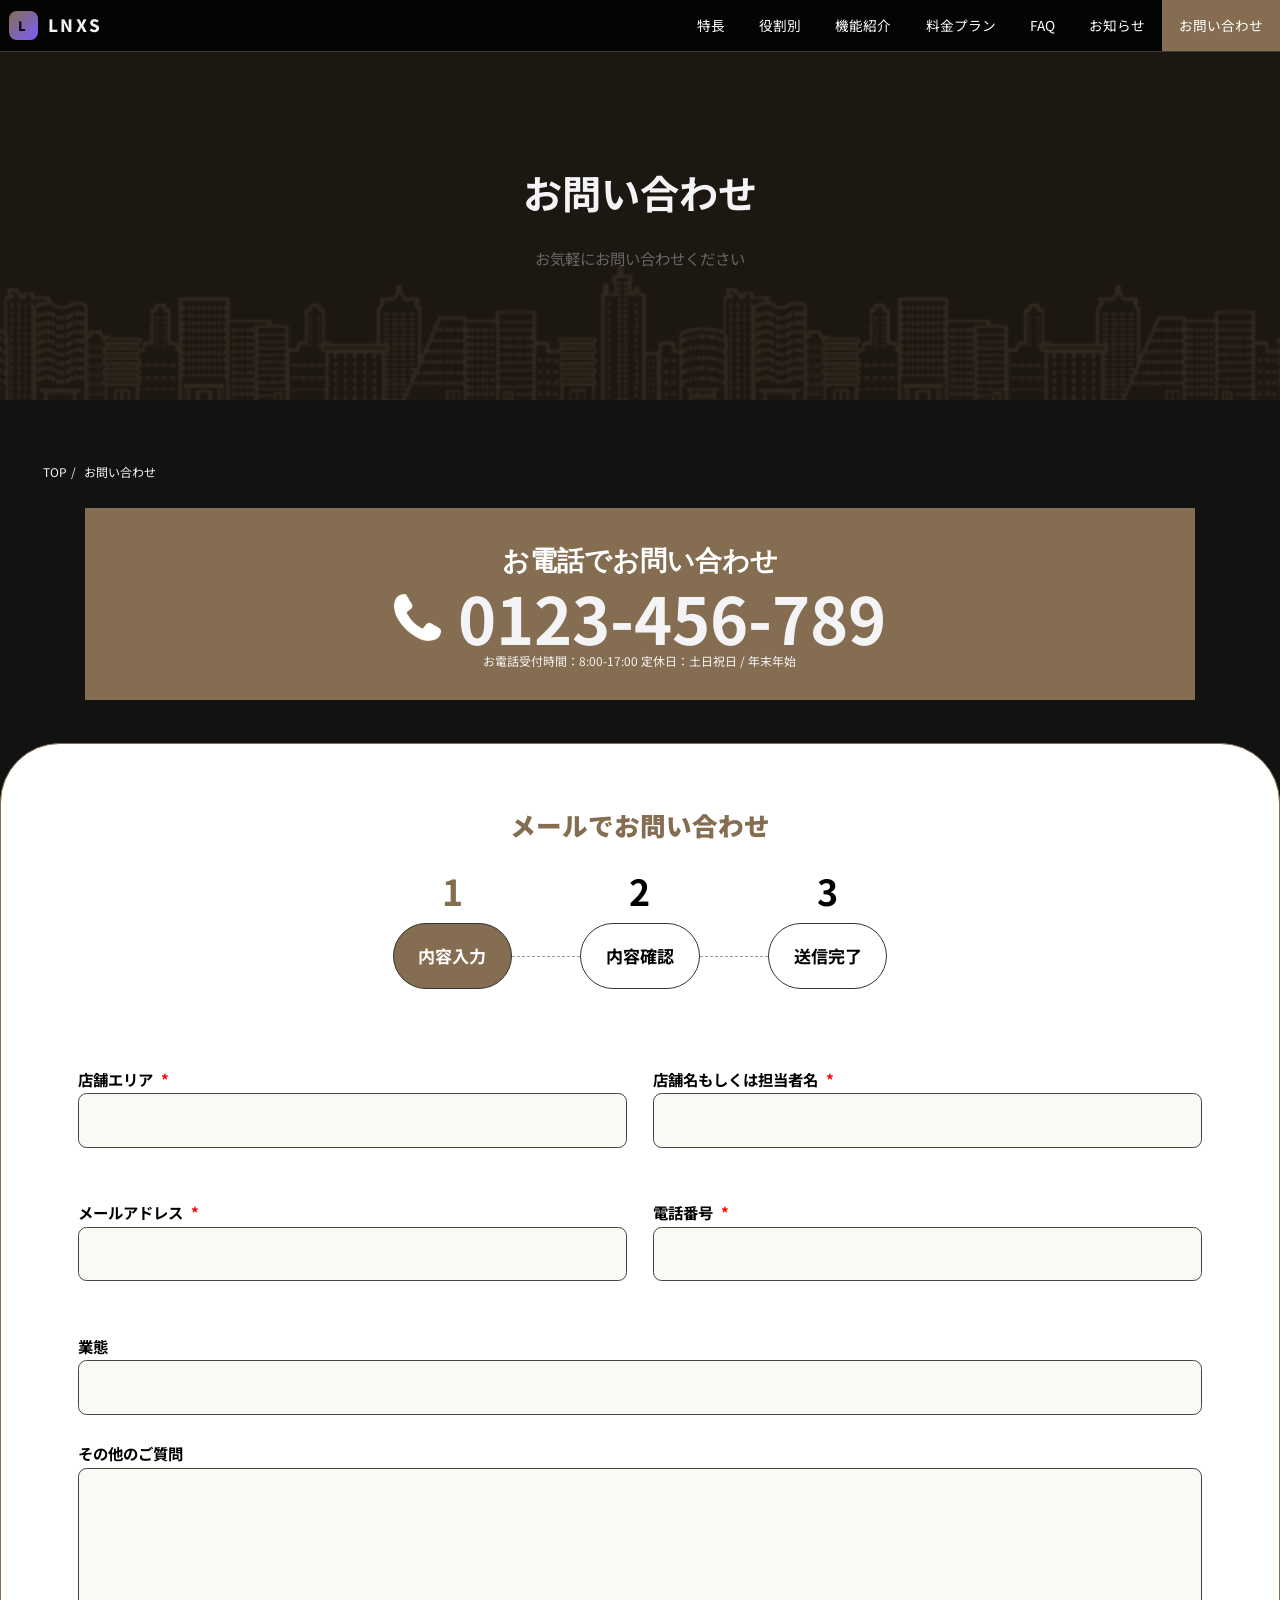
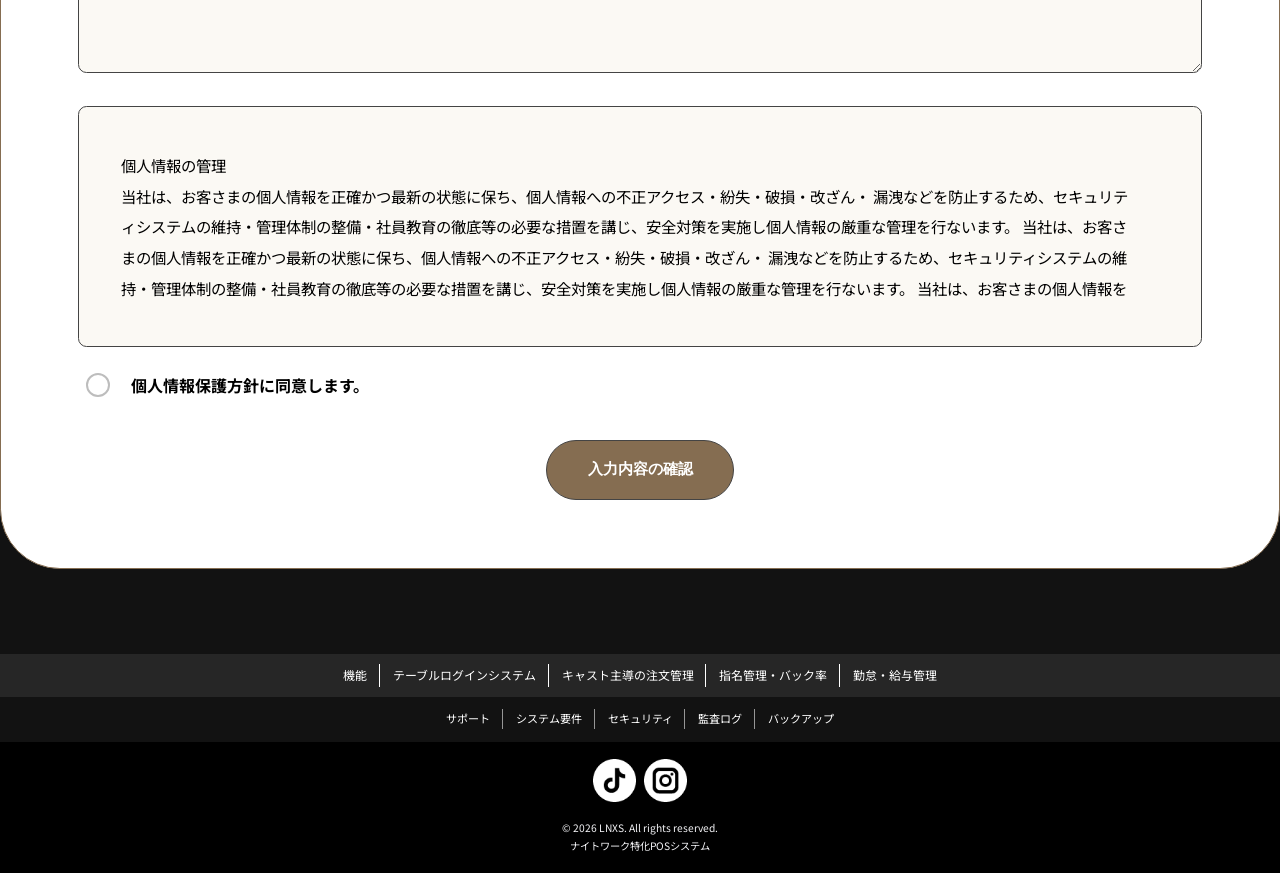
==== commit d729c03c: "fix: update content" ====
--- a/page-contact.html
+++ b/page-contact.html
@@ -56,8 +56,8 @@
     <section class="banner">
       <div class="banner-inner">
         <div class="banner-text">
-          <h1 class="banner-title">CONTACT</h1>
-          <p class="banner-sub">お問い合わせ</p>
+          <h1 class="banner-title">お問い合わせ</h1>
+          <p class="banner-sub">お気軽にお問い合わせください</p>
         </div>
       </div>
     </section>
@@ -74,7 +74,7 @@
 
       <div class="sec-contact__inner">
 
-        <a href="tel:0120828766" class="tel-btn">
+        <a href="tel:" class="tel-btn">
           <h4> お電話でお問い合わせ </h4>
 
           <div>
@@ -83,7 +83,7 @@
               <img src="./assets/img/phone-call-yellow-icon.webp" class="yellow" alt="">
             </span>
 
-            <strong>0120-828-766</strong>
+            <strong>0123-456-789</strong>
 
           </div>
 
@@ -131,11 +131,11 @@
         <form class="contact-form"> <!-- 2カラム -->
           <div class="contact-form__row">
             <div class="contact-form__item">
-              <label>お名前<span>*</span></label>
+              <label>店舗エリア<span>*</span></label>
               <input type="text">
             </div>
             <div class="contact-form__item">
-              <label>ふりがな<span>*</span></label>
+              <label>店舗名もしくは担当者名<span>*</span></label>
               <input type="text">
             </div>
           </div>
@@ -151,11 +151,8 @@
           <!-- 1カラム -->
 
           <div class="contact-form__item">
-            <label>住所</label>
-            <input type="text" class="_pc">
-            <input type="text" placeholder="〒" class="_sp">
-            <input type="text" placeholder="市区町村番地" class="_sp">
-            <input type="text" placeholder="建物名/部屋番号" class="_sp">
+            <label>業態</label>
+            <input type="text">
           </div>
           <div class="contact-form__item">
             <label>その他のご質問</label>
@@ -191,20 +188,6 @@
 
       </div>
 
-    </section>
-
-    <!-- ===== CTA / Contact ===== -->
-    <section class="sec-contact block" id="contact">
-      <div class="cta wrap">
-        <div class="cta-banner">
-          <img src="./assets/img/contact.png" alt="">
-        </div>
-        <div class="cta-inner">
-          <h2>まずは、お気軽にご相談ください。</h2>
-          <p>LNXSは充実のサポート体制で、導入後のフォローも万全。どんな些細なことでもお気軽にお問い合わせください。</p>
-          <a href="https://lnxs.jp/" class="btn btn-primary" style="padding:16px 34px;font-size:16px">お問い合わせはこちら →</a>
-        </div>
-      </div>
     </section>
 
   </main>
--- a/assets/scss/style.css
+++ b/assets/scss/style.css
@@ -3618,6 +3618,40 @@
   content: "";
 }
 
+.sec-contact-low.block {
+  padding-block: 80px;
+}
+.sec-contact-low.block .low-cta-inner {
+  text-align: center;
+}
+.sec-contact-low.block .low-cta-inner h2 {
+  font-size: 28px;
+  font-weight: bold;
+  margin-bottom: 20px;
+}
+@media screen and (max-width: 768px) {
+  .sec-contact-low.block .low-cta-inner h2 {
+    font-size: 18rem;
+  }
+}
+.sec-contact-low.block .low-cta-inner p {
+  font-size: 16px;
+  margin-bottom: 30px;
+}
+.sec-contact-low.block .low-cta-inner a {
+  color: #fff;
+  padding: 20px 134px;
+  font-size: 22px;
+  font-weight: 500;
+  font-family: "Helvetica Neue", Arial, "Hiragino Kaku Gothic ProN", "Hiragino Sans", Meiryo, sans-serif;
+}
+@media screen and (max-width: 768px) {
+  .sec-contact-low.block .low-cta-inner a {
+    padding: 16px 64px;
+    font-size: 18px;
+  }
+}
+
 .sec-contact {
   padding-top: 250rem;
   padding-bottom: 100rem;
@@ -3888,6 +3922,10 @@
 .sec-contact__main .contact-form label {
   display: block;
   font-weight: bold;
+}
+.sec-contact__main .contact-form label span {
+  margin-left: 10rem;
+  color: red;
 }
 .sec-contact__main .contact-form input {
   width: 100%;
@@ -3991,6 +4029,7 @@
 .sec-contact__main .contact-form .contact-check .text {
   font-size: 16px;
   line-height: 1.5;
+  color: #000;
 }
 .sec-contact__main .contact-form .contact-submit {
   display: flex;
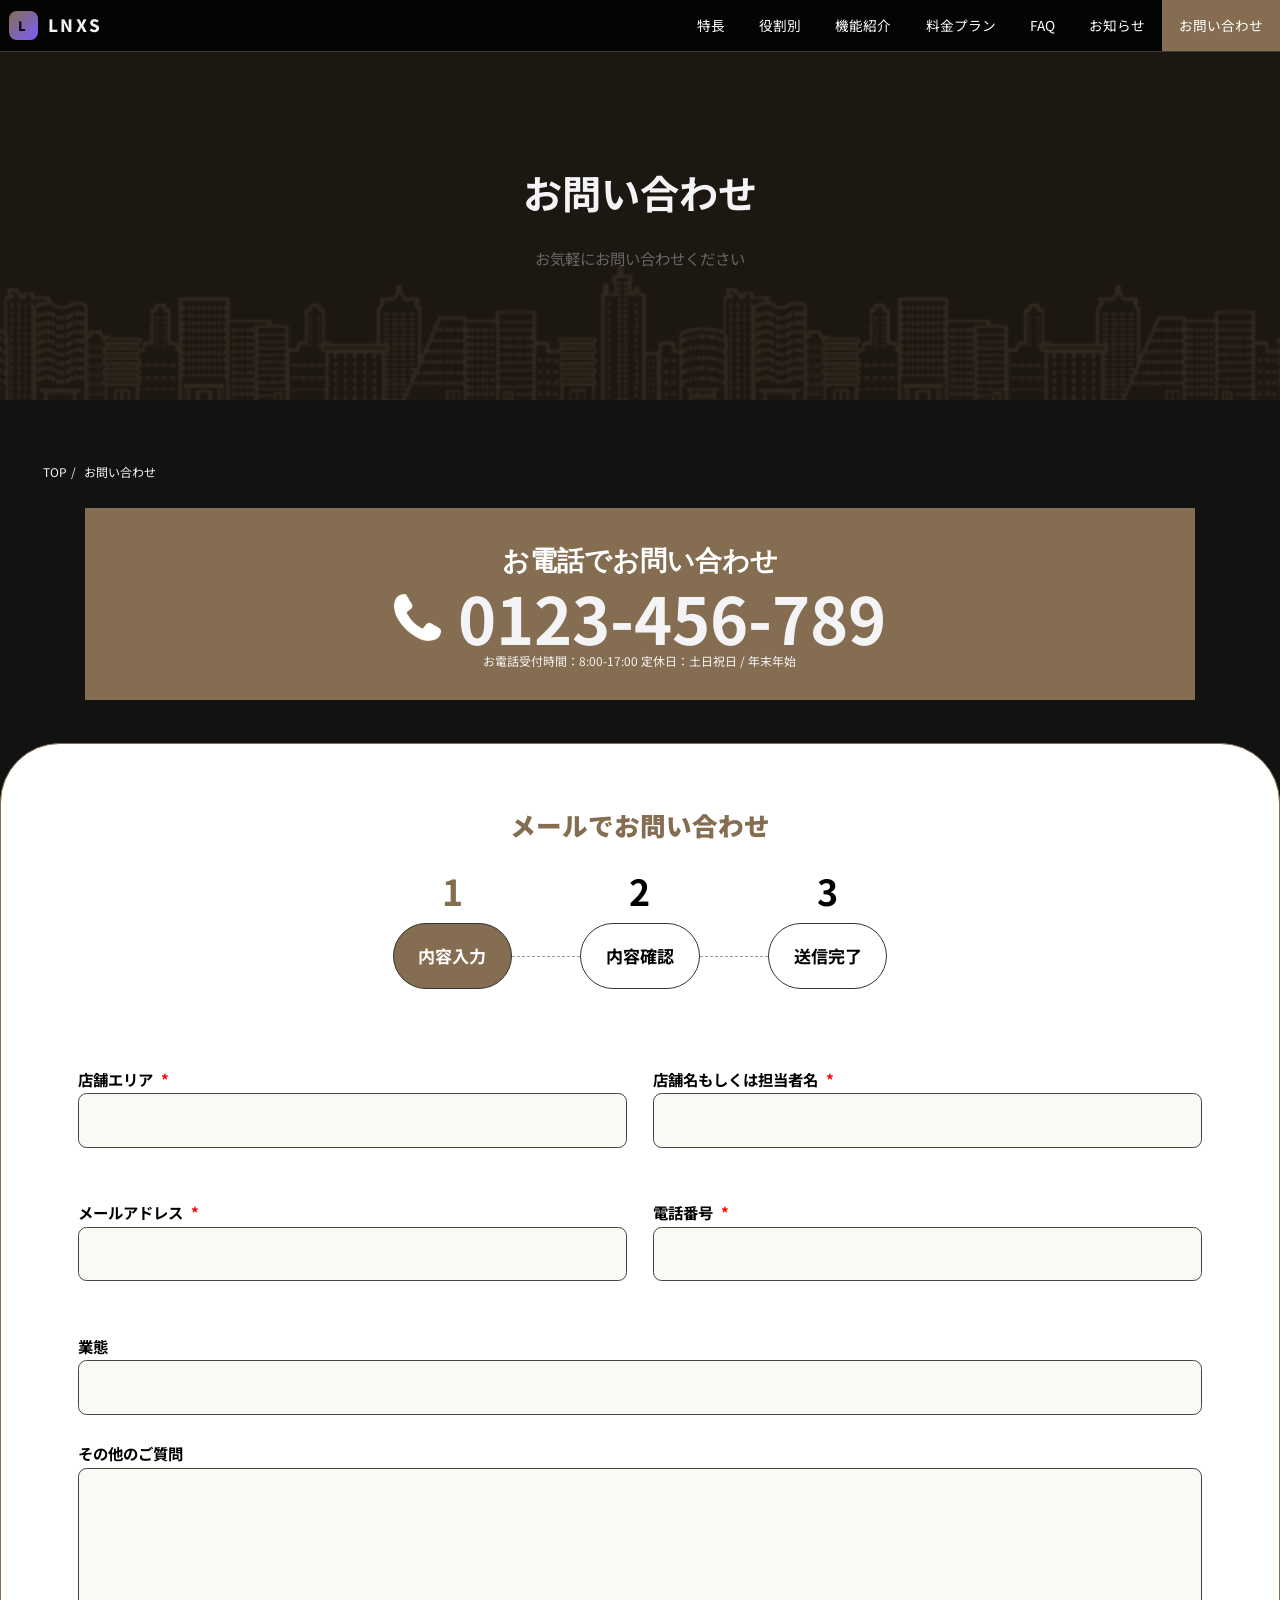
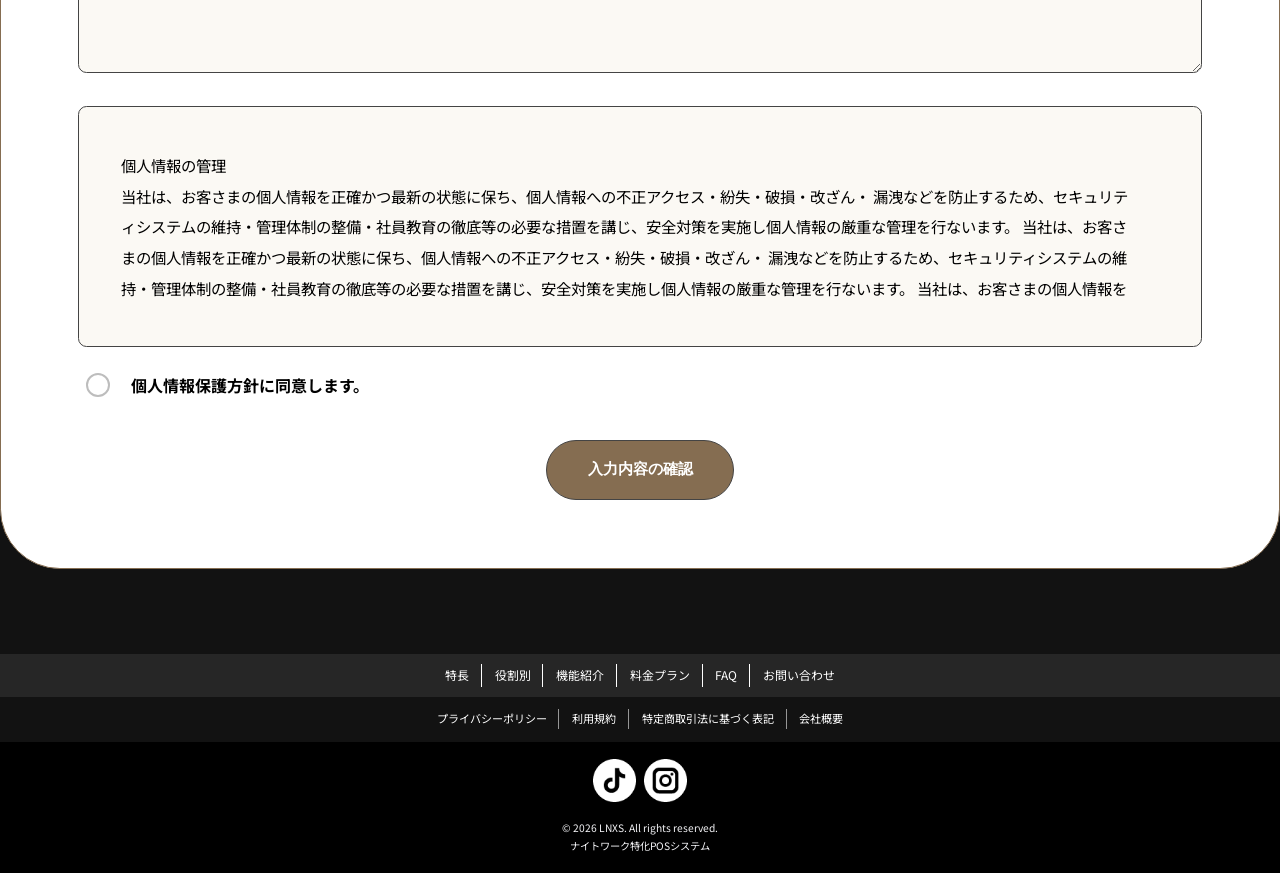
==== commit fcfda53c: "fix: update footer links" ====
--- a/page-contact.html
+++ b/page-contact.html
@@ -199,18 +199,18 @@
   <!-- ===== Footer ===== -->
   <footer>
     <div class="footer-links">
-      <li><a>機能</a></li>
-      <li><a href="#features">テーブルログインシステム</a></li>
-      <li><a href="#features">キャスト主導の注文管理</a></li>
-      <li><a href="#features">指名管理・バック率</a></li>
-      <li><a href="#features">勤怠・給与管理</a></li>
+      <li><a href="">特長</a></li>
+      <li><a href="">役割別</a></li>
+      <li><a href="">機能紹介</a></li>
+      <li><a href="">料金プラン</a></li>
+      <li><a href="">FAQ</a></li>
+      <li><a href="">お問い合わせ</a></li>
     </div>
     <div class="footer-bottom">
-      <a>サポート</a>
-      <a href="#faq">システム要件</a>
-      <a href="#">セキュリティ</a>
-      <a href="#">監査ログ</a>
-      <a href="#">バックアップ</a>
+      <a href="">プライバシーポリシー</a>
+      <a href="">利用規約</a>
+      <a href="">特定商取引法に基づく表記</a>
+      <a href="">会社概要</a>
     </div>
     <div class="foot-bottom">
       <ul>
--- a/assets/scss/style.css
+++ b/assets/scss/style.css
@@ -1707,7 +1707,7 @@
   flex-wrap: wrap;
   gap: 30px;
   color: #fff;
-  font-size: 13px;
+  font-size: 11px;
   background-color: #121212;
 }
 @media screen and (max-width: 1500px) {
